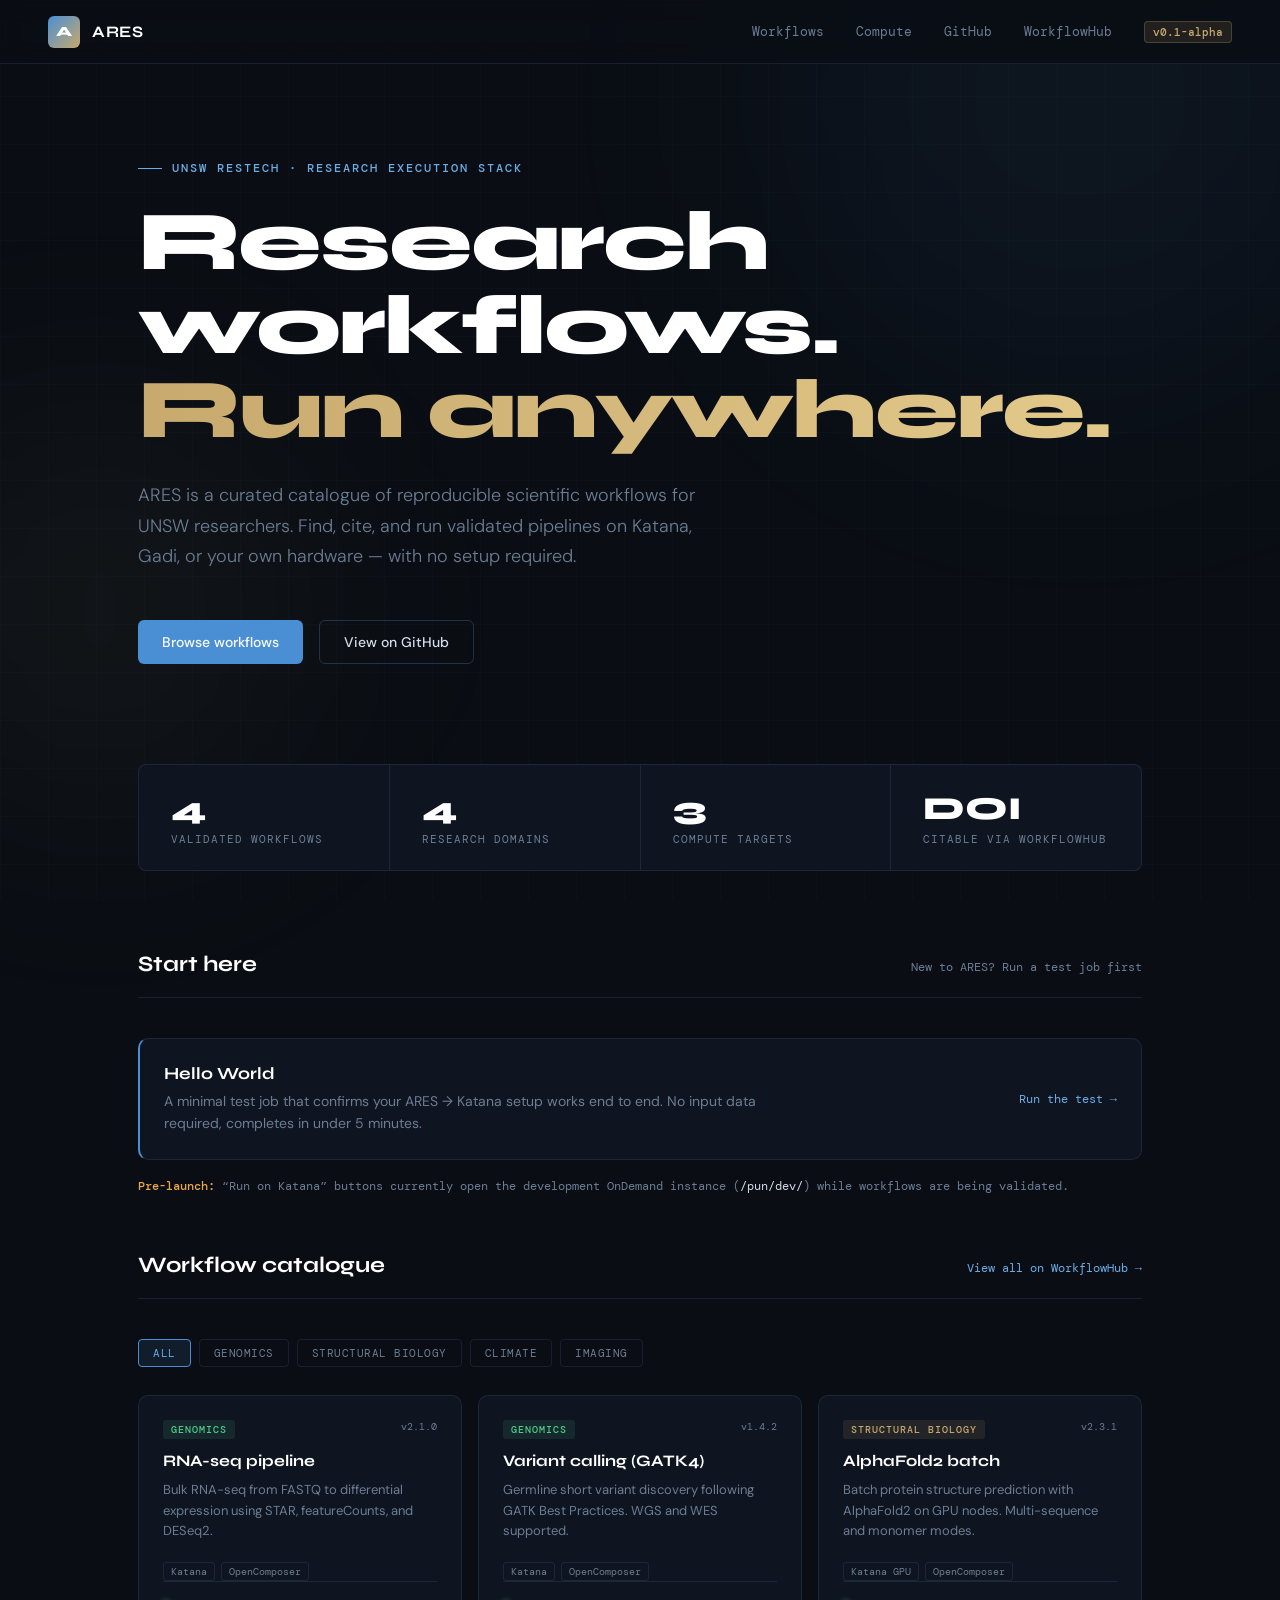
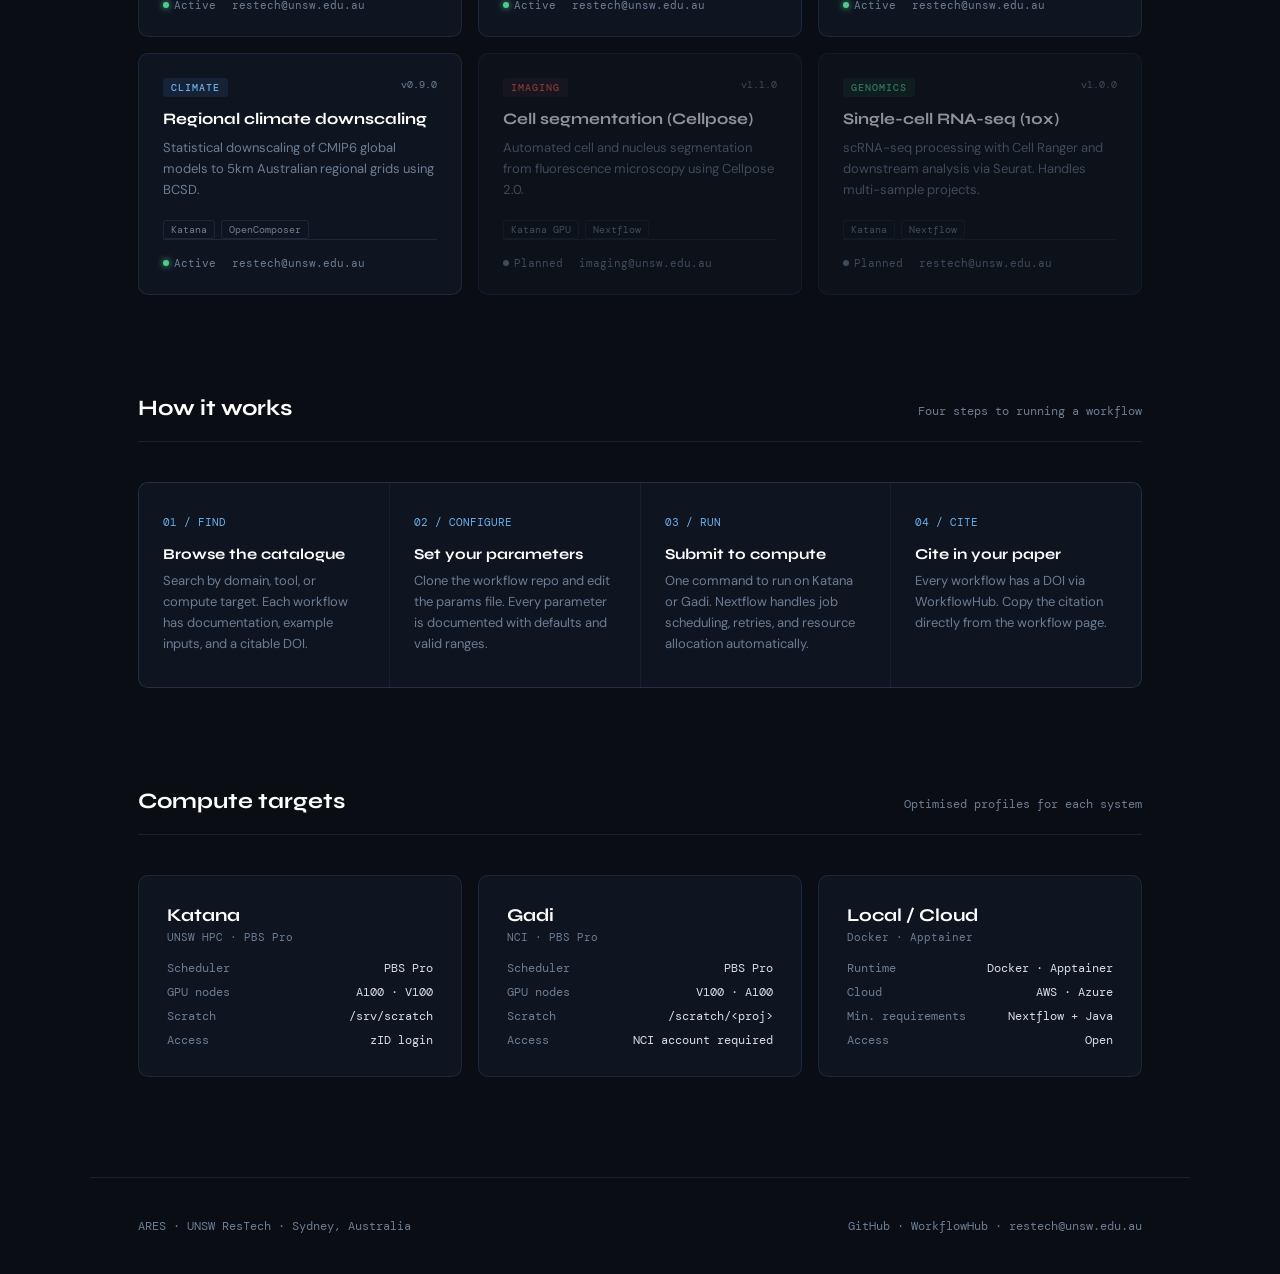
==== index.html @ 029dae70 "Point WorkflowHub links at the UNSW ResTech project, add .nojekyll The nav link used https://workflo" ====
<!DOCTYPE html>
<html lang="en">
<head>
  <meta charset="UTF-8">
  <meta name="viewport" content="width=device-width, initial-scale=1.0">
  <title>ARES — AI & Research Execution Stack</title>
  <link rel="preconnect" href="https://fonts.googleapis.com">
  <link href="https://fonts.googleapis.com/css2?family=DM+Mono:wght@400;500&family=Syne:wght@400;600;700;800&family=DM+Sans:wght@300;400;500&display=swap" rel="stylesheet">
  <style>
    *, *::before, *::after { box-sizing: border-box; margin: 0; padding: 0; }

    :root {
      --bg:        #0a0e14;
      --bg2:       #0f1520;
      --bg3:       #141c2e;
      --surface:   #1a2438;
      --border:    rgba(99,140,210,0.15);
      --border2:   rgba(99,140,210,0.28);
      --gold:      #c8a96e;
      --gold2:     #e2c98a;
      --blue:      #4a8fd4;
      --blue2:     #6aaee8;
      --text:      #d4dde8;
      --muted:     #6b7d94;
      --tag-bg:    rgba(74,143,212,0.12);
      --tag-text:  #6aaee8;
      --red:       #e05a5a;
      --green:     #4ecb8d;
      --amber:     #e8a84a;
    }

    html { scroll-behavior: smooth; }

    body {
      font-family: 'DM Sans', sans-serif;
      background: var(--bg);
      color: var(--text);
      min-height: 100vh;
      overflow-x: hidden;
    }

    /* Grid overlay */
    body::before {
      content: '';
      position: fixed;
      inset: 0;
      background-image:
        linear-gradient(rgba(74,143,212,0.03) 1px, transparent 1px),
        linear-gradient(90deg, rgba(74,143,212,0.03) 1px, transparent 1px);
      background-size: 48px 48px;
      pointer-events: none;
      z-index: 0;
    }

    /* Glow orbs */
    .orb {
      position: fixed;
      border-radius: 50%;
      filter: blur(120px);
      pointer-events: none;
      z-index: 0;
    }
    .orb-1 { width: 600px; height: 600px; background: rgba(74,143,212,0.06); top: -200px; right: -100px; }
    .orb-2 { width: 400px; height: 400px; background: rgba(200,169,110,0.05); bottom: 10%; left: -100px; }

    /* ── NAV ── */
    nav {
      position: fixed; top: 0; left: 0; right: 0;
      z-index: 100;
      display: flex; align-items: center; justify-content: space-between;
      padding: 0 48px;
      height: 64px;
      background: rgba(10,14,20,0.85);
      backdrop-filter: blur(12px);
      border-bottom: 1px solid var(--border);
    }

    .nav-logo {
      display: flex; align-items: center; gap: 12px;
      text-decoration: none;
    }
    .nav-logo-mark {
      width: 32px; height: 32px;
      background: linear-gradient(135deg, var(--blue), var(--gold));
      border-radius: 6px;
      display: flex; align-items: center; justify-content: center;
      font-family: 'Syne', sans-serif;
      font-weight: 800; font-size: 14px;
      color: #fff;
      letter-spacing: -0.5px;
    }
    .nav-logo-text {
      font-family: 'Syne', sans-serif;
      font-weight: 700; font-size: 16px;
      color: #fff; letter-spacing: 0.5px;
    }
    .nav-links { display: flex; align-items: center; gap: 32px; }
    .nav-links a {
      font-size: 13px; font-weight: 400;
      color: var(--muted); text-decoration: none;
      transition: color 0.2s;
      font-family: 'DM Mono', monospace;
    }
    .nav-links a:hover { color: var(--text); }

    .nav-badge {
      font-family: 'DM Mono', monospace;
      font-size: 11px; font-weight: 500;
      background: rgba(200,169,110,0.12);
      color: var(--gold);
      border: 1px solid rgba(200,169,110,0.25);
      border-radius: 4px;
      padding: 3px 8px;
    }

    /* ── HERO ── */
    .hero {
      position: relative; z-index: 1;
      padding: 160px 48px 100px;
      max-width: 1100px; margin: 0 auto;
    }

    .hero-eyebrow {
      font-family: 'DM Mono', monospace;
      font-size: 12px; font-weight: 500;
      color: var(--blue2);
      letter-spacing: 2px;
      text-transform: uppercase;
      margin-bottom: 24px;
      display: flex; align-items: center; gap: 10px;
    }
    .hero-eyebrow::before {
      content: '';
      display: block; width: 24px; height: 1px;
      background: var(--blue2);
    }

    h1 {
      font-family: 'Syne', sans-serif;
      font-size: clamp(48px, 7vw, 84px);
      font-weight: 800;
      line-height: 1.0;
      letter-spacing: -2px;
      color: #fff;
      margin-bottom: 8px;
    }
    h1 .accent {
      background: linear-gradient(90deg, var(--gold), var(--gold2));
      -webkit-background-clip: text;
      -webkit-text-fill-color: transparent;
      background-clip: text;
    }

    .hero-sub {
      font-size: 18px; font-weight: 300;
      color: var(--muted); line-height: 1.7;
      max-width: 560px;
      margin: 28px 0 48px;
    }

    .hero-actions { display: flex; gap: 16px; flex-wrap: wrap; }

    .btn {
      display: inline-flex; align-items: center; gap: 8px;
      padding: 12px 24px;
      border-radius: 6px;
      font-family: 'DM Sans', sans-serif;
      font-size: 14px; font-weight: 500;
      text-decoration: none;
      transition: all 0.2s;
      cursor: pointer; border: none;
    }
    .btn-primary {
      background: var(--blue);
      color: #fff;
    }
    .btn-primary:hover { background: var(--blue2); transform: translateY(-1px); }

    .btn-outline {
      background: transparent;
      color: var(--text);
      border: 1px solid var(--border2);
    }
    .btn-outline:hover { border-color: var(--blue); color: var(--blue2); transform: translateY(-1px); }

    /* ── STATS BAR ── */
    .stats-bar {
      position: relative; z-index: 1;
      max-width: 1100px; margin: 0 auto;
      padding: 0 48px 80px;
      display: flex; gap: 0;
    }
    .stat {
      flex: 1;
      padding: 24px 32px;
      border: 1px solid var(--border);
      border-right: none;
      background: var(--bg2);
    }
    .stat:first-child { border-radius: 8px 0 0 8px; }
    .stat:last-child  { border-radius: 0 8px 8px 0; border-right: 1px solid var(--border); }
    .stat-num {
      font-family: 'Syne', sans-serif;
      font-size: 32px; font-weight: 800;
      color: #fff; display: block;
    }
    .stat-label {
      font-family: 'DM Mono', monospace;
      font-size: 11px; color: var(--muted);
      text-transform: uppercase; letter-spacing: 1px;
      margin-top: 4px;
    }

    /* ── SECTION ── */
    section {
      position: relative; z-index: 1;
      max-width: 1100px; margin: 0 auto;
      padding: 0 48px 100px;
    }

    .section-header {
      display: flex; align-items: baseline;
      justify-content: space-between;
      margin-bottom: 40px;
      border-bottom: 1px solid var(--border);
      padding-bottom: 20px;
    }
    .section-title {
      font-family: 'Syne', sans-serif;
      font-size: 22px; font-weight: 700;
      color: #fff;
    }
    .section-mono {
      font-family: 'DM Mono', monospace;
      font-size: 12px; color: var(--muted);
    }
    .section-link {
      font-family: 'DM Mono', monospace;
      font-size: 12px; color: var(--blue2);
      text-decoration: none;
    }
    .section-link:hover { text-decoration: underline; }

    /* ── START HERE ── */
    #start-here { padding-bottom: 56px; }
    .start-card {
      display: flex; align-items: center; justify-content: space-between;
      gap: 24px; flex-wrap: wrap;
      background: var(--bg2);
      border: 1px solid var(--border);
      border-left: 2px solid var(--blue);
      border-radius: 10px;
      padding: 24px;
      text-decoration: none;
      transition: all 0.2s;
    }
    .start-card:hover { border-color: var(--border2); border-left-color: var(--blue2); background: var(--bg3); }
    .start-name {
      font-family: 'Syne', sans-serif;
      font-size: 17px; font-weight: 700; color: #fff;
      margin-bottom: 6px;
    }
    .start-desc { font-size: 14px; color: var(--muted); line-height: 1.6; max-width: 620px; }
    .start-go {
      font-family: 'DM Mono', monospace;
      font-size: 12px; color: var(--blue2); white-space: nowrap;
    }
    .prelaunch-note {
      margin-top: 16px;
      font-family: 'DM Mono', monospace;
      font-size: 12px; color: var(--muted); line-height: 1.7;
    }
    .prelaunch-note strong { color: var(--amber); font-weight: 500; }
    .prelaunch-note code { font-family: inherit; color: var(--text); }

    /* ── WORKFLOW GRID ── */
    .workflow-grid {
      display: grid;
      grid-template-columns: repeat(auto-fill, minmax(300px, 1fr));
      gap: 16px;
    }

    .workflow-card {
      background: var(--bg2);
      border: 1px solid var(--border);
      border-radius: 10px;
      padding: 24px;
      text-decoration: none;
      display: block;
      transition: all 0.2s;
      position: relative;
      overflow: hidden;
    }
    .workflow-card::before {
      content: '';
      position: absolute; top: 0; left: 0; right: 0;
      height: 2px;
      background: linear-gradient(90deg, var(--blue), transparent);
      opacity: 0;
      transition: opacity 0.2s;
    }
    .workflow-card:hover {
      border-color: var(--border2);
      transform: translateY(-2px);
      background: var(--bg3);
    }
    .workflow-card:hover::before { opacity: 1; }

    .workflow-card.planned { opacity: 0.55; cursor: default; }
    .workflow-card.planned:hover {
      border-color: var(--border); transform: none; background: var(--bg2);
    }
    .workflow-card.planned:hover::before { opacity: 0; }

    .card-top {
      display: flex; align-items: flex-start;
      justify-content: space-between;
      margin-bottom: 12px;
    }
    .card-domain {
      font-family: 'DM Mono', monospace;
      font-size: 10px; font-weight: 500;
      padding: 3px 8px; border-radius: 3px;
      background: var(--tag-bg);
      color: var(--tag-text);
      text-transform: uppercase; letter-spacing: 1px;
    }
    .card-domain.genomics  { background: rgba(78,203,141,0.1); color: var(--green); }
    .card-domain.structural{ background: rgba(200,169,110,0.1); color: var(--gold); }
    .card-domain.climate   { background: rgba(74,143,212,0.12); color: var(--blue2); }
    .card-domain.imaging   { background: rgba(224,90,90,0.1); color: var(--red); }

    .card-version {
      font-family: 'DM Mono', monospace;
      font-size: 10px; color: var(--muted);
    }

    .card-name {
      font-family: 'Syne', sans-serif;
      font-size: 16px; font-weight: 700;
      color: #fff; margin-bottom: 8px;
      line-height: 1.3;
    }
    .card-desc {
      font-size: 13px; color: var(--muted);
      line-height: 1.6; margin-bottom: 20px;
    }

    .card-meta {
      display: flex; gap: 16px;
      padding-top: 16px;
      border-top: 1px solid var(--border);
      font-family: 'DM Mono', monospace;
      font-size: 11px; color: var(--muted);
    }
    .card-meta span { display: flex; align-items: center; gap: 5px; }

    .card-compute {
      margin-top: 12px;
      display: flex; gap: 6px; flex-wrap: wrap;
    }
    .compute-tag {
      font-family: 'DM Mono', monospace;
      font-size: 10px; padding: 2px 7px;
      border-radius: 3px;
      border: 1px solid var(--border);
      color: var(--muted);
    }

    /* Status dot */
    .status-dot {
      width: 6px; height: 6px;
      border-radius: 50%;
      background: var(--green);
      display: inline-block;
      box-shadow: 0 0 6px var(--green);
    }
    .status-dot.planned { background: var(--muted); box-shadow: none; }

    /* ── FILTER BAR ── */
    .filter-bar {
      display: flex; gap: 8px; margin-bottom: 28px;
      flex-wrap: wrap;
    }
    .filter-btn {
      font-family: 'DM Mono', monospace;
      font-size: 11px; padding: 6px 14px;
      border-radius: 4px;
      border: 1px solid var(--border);
      background: transparent;
      color: var(--muted);
      cursor: pointer;
      transition: all 0.15s;
      text-transform: uppercase; letter-spacing: 0.5px;
    }
    .filter-btn:hover, .filter-btn.active {
      border-color: var(--blue);
      color: var(--blue2);
      background: var(--tag-bg);
    }

    /* ── HOW IT WORKS ── */
    .steps {
      display: grid;
      grid-template-columns: repeat(4, 1fr);
      gap: 1px;
      background: var(--border);
      border: 1px solid var(--border);
      border-radius: 10px;
      overflow: hidden;
    }
    .step {
      background: var(--bg2);
      padding: 32px 24px;
    }
    .step-num {
      font-family: 'DM Mono', monospace;
      font-size: 11px; color: var(--blue2);
      margin-bottom: 16px;
    }
    .step-title {
      font-family: 'Syne', sans-serif;
      font-weight: 700; font-size: 15px;
      color: #fff; margin-bottom: 8px;
    }
    .step-desc {
      font-size: 13px; color: var(--muted);
      line-height: 1.6;
    }

    /* ── COMPUTE TARGETS ── */
    .compute-grid {
      display: grid;
      grid-template-columns: repeat(3, 1fr);
      gap: 16px;
    }
    .compute-card {
      background: var(--bg2);
      border: 1px solid var(--border);
      border-radius: 10px;
      padding: 28px;
    }
    .compute-name {
      font-family: 'Syne', sans-serif;
      font-weight: 700; font-size: 18px;
      color: #fff; margin-bottom: 4px;
    }
    .compute-type {
      font-family: 'DM Mono', monospace;
      font-size: 11px; color: var(--muted);
      margin-bottom: 16px;
    }
    .compute-specs {
      display: flex; flex-direction: column; gap: 8px;
    }
    .spec-row {
      display: flex; justify-content: space-between;
      font-family: 'DM Mono', monospace;
      font-size: 12px;
    }
    .spec-key { color: var(--muted); }
    .spec-val { color: var(--text); }

    /* ── FOOTER ── */
    footer {
      position: relative; z-index: 1;
      border-top: 1px solid var(--border);
      padding: 40px 48px;
      max-width: 1100px; margin: 0 auto;
      display: flex; align-items: center;
      justify-content: space-between;
      font-family: 'DM Mono', monospace;
      font-size: 12px; color: var(--muted);
    }
    footer a { color: var(--muted); text-decoration: none; }
    footer a:hover { color: var(--blue2); }

    /* Animate on load */
    @keyframes fadeUp {
      from { opacity: 0; transform: translateY(20px); }
      to   { opacity: 1; transform: translateY(0); }
    }
    .hero-eyebrow { animation: fadeUp 0.5s ease both; }
    h1            { animation: fadeUp 0.5s 0.1s ease both; }
    .hero-sub     { animation: fadeUp 0.5s 0.2s ease both; }
    .hero-actions { animation: fadeUp 0.5s 0.3s ease both; }

    @media (max-width: 768px) {
      nav { padding: 0 20px; }
      .nav-links { display: none; }
      .hero { padding: 120px 20px 60px; }
      section { padding: 0 20px 60px; }
      .stats-bar { padding: 0 20px 60px; flex-direction: column; gap: 8px; }
      .stat { border-right: 1px solid var(--border); border-radius: 8px; }
      .steps { grid-template-columns: 1fr 1fr; }
      .compute-grid { grid-template-columns: 1fr; }
      footer { flex-direction: column; gap: 16px; text-align: center; }
    }
  </style>
</head>
<body>

<div class="orb orb-1"></div>
<div class="orb orb-2"></div>

<!-- NAV -->
<nav>
  <a href="./" class="nav-logo">
    <div class="nav-logo-mark">A</div>
    <span class="nav-logo-text">ARES</span>
  </a>
  <div class="nav-links">
    <a href="#workflows">Workflows</a>
    <a href="#compute">Compute</a>
    <a href="https://github.com/PatrickTung/ares" target="_blank">GitHub</a>
    <a href="https://workflowhub.eu/projects/24#workflows" target="_blank">WorkflowHub</a>
    <span class="nav-badge">v0.1-alpha</span>
  </div>
</nav>

<!-- HERO -->
<div class="hero">
  <div class="hero-eyebrow">UNSW ResTech · Research Execution Stack</div>
  <h1>Research workflows.<br><span class="accent">Run anywhere.</span></h1>
  <p class="hero-sub">
    ARES is a curated catalogue of reproducible scientific workflows for UNSW researchers.
    Find, cite, and run validated pipelines on Katana, Gadi, or your own hardware — with no setup required.
  </p>
  <div class="hero-actions">
    <a href="#workflows" class="btn btn-primary">Browse workflows</a>
    <a href="https://github.com/PatrickTung/ares" class="btn btn-outline" target="_blank">View on GitHub</a>
  </div>
</div>

<!-- STATS -->
<div class="stats-bar">
  <div class="stat">
    <span class="stat-num">4</span>
    <div class="stat-label">Validated workflows</div>
  </div>
  <div class="stat">
    <span class="stat-num">4</span>
    <div class="stat-label">Research domains</div>
  </div>
  <div class="stat">
    <span class="stat-num">3</span>
    <div class="stat-label">Compute targets</div>
  </div>
  <div class="stat">
    <span class="stat-num">DOI</span>
    <div class="stat-label">Citable via WorkflowHub</div>
  </div>
</div>

<!-- START HERE -->
<section id="start-here">
  <div class="section-header">
    <span class="section-title">Start here</span>
    <span class="section-mono">New to ARES? Run a test job first</span>
  </div>
  <a href="workflows/hello-world/" class="start-card">
    <div>
      <div class="start-name">Hello World</div>
      <div class="start-desc">A minimal test job that confirms your ARES → Katana setup works end to end. No input data required, completes in under 5 minutes.</div>
    </div>
    <span class="start-go">Run the test →</span>
  </a>
  <p class="prelaunch-note">
    <strong>Pre-launch:</strong> “Run on Katana” buttons currently open the development OnDemand
    instance (<code>/pun/dev/</code>) while workflows are being validated.
  </p>
</section>

<!-- WORKFLOWS -->
<section id="workflows">
  <div class="section-header">
    <span class="section-title">Workflow catalogue</span>
    <a href="https://workflowhub.eu/projects/24#workflows" class="section-link" target="_blank">View all on WorkflowHub →</a>
  </div>

  <div class="filter-bar">
    <button class="filter-btn active" onclick="filterCards('all', this)">All</button>
    <button class="filter-btn" onclick="filterCards('genomics', this)">Genomics</button>
    <button class="filter-btn" onclick="filterCards('structural', this)">Structural biology</button>
    <button class="filter-btn" onclick="filterCards('climate', this)">Climate</button>
    <button class="filter-btn" onclick="filterCards('imaging', this)">Imaging</button>
  </div>

  <div class="workflow-grid" id="workflow-grid">

    <a href="workflows/rna-seq-pipeline/" class="workflow-card" data-domain="genomics">
      <div class="card-top">
        <span class="card-domain genomics">Genomics</span>
        <span class="card-version">v2.1.0</span>
      </div>
      <div class="card-name">RNA-seq pipeline</div>
      <div class="card-desc">Bulk RNA-seq from FASTQ to differential expression using STAR, featureCounts, and DESeq2.</div>
      <div class="card-compute">
        <span class="compute-tag">Katana</span>
        <span class="compute-tag">OpenComposer</span>
      </div>
      <div class="card-meta">
        <span><span class="status-dot"></span> Active</span>
        <span>restech@unsw.edu.au</span>
      </div>
    </a>

    <a href="workflows/variant-calling/" class="workflow-card" data-domain="genomics">
      <div class="card-top">
        <span class="card-domain genomics">Genomics</span>
        <span class="card-version">v1.4.2</span>
      </div>
      <div class="card-name">Variant calling (GATK4)</div>
      <div class="card-desc">Germline short variant discovery following GATK Best Practices. WGS and WES supported.</div>
      <div class="card-compute">
        <span class="compute-tag">Katana</span>
        <span class="compute-tag">OpenComposer</span>
      </div>
      <div class="card-meta">
        <span><span class="status-dot"></span> Active</span>
        <span>restech@unsw.edu.au</span>
      </div>
    </a>

    <a href="workflows/alphafold-batch/" class="workflow-card" data-domain="structural">
      <div class="card-top">
        <span class="card-domain structural">Structural biology</span>
        <span class="card-version">v2.3.1</span>
      </div>
      <div class="card-name">AlphaFold2 batch</div>
      <div class="card-desc">Batch protein structure prediction with AlphaFold2 on GPU nodes. Multi-sequence and monomer modes.</div>
      <div class="card-compute">
        <span class="compute-tag">Katana GPU</span>
        <span class="compute-tag">OpenComposer</span>
      </div>
      <div class="card-meta">
        <span><span class="status-dot"></span> Active</span>
        <span>restech@unsw.edu.au</span>
      </div>
    </a>

    <a href="workflows/climate-downscaling/" class="workflow-card" data-domain="climate">
      <div class="card-top">
        <span class="card-domain climate">Climate</span>
        <span class="card-version">v0.9.0</span>
      </div>
      <div class="card-name">Regional climate downscaling</div>
      <div class="card-desc">Statistical downscaling of CMIP6 global models to 5km Australian regional grids using BCSD.</div>
      <div class="card-compute">
        <span class="compute-tag">Katana</span>
        <span class="compute-tag">OpenComposer</span>
      </div>
      <div class="card-meta">
        <span><span class="status-dot"></span> Active</span>
        <span>restech@unsw.edu.au</span>
      </div>
    </a>

    <div class="workflow-card planned" data-domain="imaging">
      <div class="card-top">
        <span class="card-domain imaging">Imaging</span>
        <span class="card-version">v1.1.0</span>
      </div>
      <div class="card-name">Cell segmentation (Cellpose)</div>
      <div class="card-desc">Automated cell and nucleus segmentation from fluorescence microscopy using Cellpose 2.0.</div>
      <div class="card-compute">
        <span class="compute-tag">Katana GPU</span>
        <span class="compute-tag">Nextflow</span>
      </div>
      <div class="card-meta">
        <span><span class="status-dot planned"></span> Planned</span>
        <span>imaging@unsw.edu.au</span>
      </div>
    </div>

    <div class="workflow-card planned" data-domain="genomics">
      <div class="card-top">
        <span class="card-domain genomics">Genomics</span>
        <span class="card-version">v1.0.0</span>
      </div>
      <div class="card-name">Single-cell RNA-seq (10x)</div>
      <div class="card-desc">scRNA-seq processing with Cell Ranger and downstream analysis via Seurat. Handles multi-sample projects.</div>
      <div class="card-compute">
        <span class="compute-tag">Katana</span>
        <span class="compute-tag">Nextflow</span>
      </div>
      <div class="card-meta">
        <span><span class="status-dot planned"></span> Planned</span>
        <span>restech@unsw.edu.au</span>
      </div>
    </div>

  </div>
</section>

<!-- HOW IT WORKS -->
<section id="howto">
  <div class="section-header">
    <span class="section-title">How it works</span>
    <span class="section-mono">Four steps to running a workflow</span>
  </div>
  <div class="steps">
    <div class="step">
      <div class="step-num">01 / FIND</div>
      <div class="step-title">Browse the catalogue</div>
      <div class="step-desc">Search by domain, tool, or compute target. Each workflow has documentation, example inputs, and a citable DOI.</div>
    </div>
    <div class="step">
      <div class="step-num">02 / CONFIGURE</div>
      <div class="step-title">Set your parameters</div>
      <div class="step-desc">Clone the workflow repo and edit the params file. Every parameter is documented with defaults and valid ranges.</div>
    </div>
    <div class="step">
      <div class="step-num">03 / RUN</div>
      <div class="step-title">Submit to compute</div>
      <div class="step-desc">One command to run on Katana or Gadi. Nextflow handles job scheduling, retries, and resource allocation automatically.</div>
    </div>
    <div class="step">
      <div class="step-num">04 / CITE</div>
      <div class="step-title">Cite in your paper</div>
      <div class="step-desc">Every workflow has a DOI via WorkflowHub. Copy the citation directly from the workflow page.</div>
    </div>
  </div>
</section>

<!-- COMPUTE TARGETS -->
<section id="compute">
  <div class="section-header">
    <span class="section-title">Compute targets</span>
    <span class="section-mono">Optimised profiles for each system</span>
  </div>
  <div class="compute-grid">
    <div class="compute-card">
      <div class="compute-name">Katana</div>
      <div class="compute-type">UNSW HPC · PBS Pro</div>
      <div class="compute-specs">
        <div class="spec-row"><span class="spec-key">Scheduler</span><span class="spec-val">PBS Pro</span></div>
        <div class="spec-row"><span class="spec-key">GPU nodes</span><span class="spec-val">A100 · V100</span></div>
        <div class="spec-row"><span class="spec-key">Scratch</span><span class="spec-val">/srv/scratch</span></div>
        <div class="spec-row"><span class="spec-key">Access</span><span class="spec-val">zID login</span></div>
      </div>
    </div>
    <div class="compute-card">
      <div class="compute-name">Gadi</div>
      <div class="compute-type">NCI · PBS Pro</div>
      <div class="compute-specs">
        <div class="spec-row"><span class="spec-key">Scheduler</span><span class="spec-val">PBS Pro</span></div>
        <div class="spec-row"><span class="spec-key">GPU nodes</span><span class="spec-val">V100 · A100</span></div>
        <div class="spec-row"><span class="spec-key">Scratch</span><span class="spec-val">/scratch/&lt;proj&gt;</span></div>
        <div class="spec-row"><span class="spec-key">Access</span><span class="spec-val">NCI account required</span></div>
      </div>
    </div>
    <div class="compute-card">
      <div class="compute-name">Local / Cloud</div>
      <div class="compute-type">Docker · Apptainer</div>
      <div class="compute-specs">
        <div class="spec-row"><span class="spec-key">Runtime</span><span class="spec-val">Docker · Apptainer</span></div>
        <div class="spec-row"><span class="spec-key">Cloud</span><span class="spec-val">AWS · Azure</span></div>
        <div class="spec-row"><span class="spec-key">Min. requirements</span><span class="spec-val">Nextflow + Java</span></div>
        <div class="spec-row"><span class="spec-key">Access</span><span class="spec-val">Open</span></div>
      </div>
    </div>
  </div>
</section>

<!-- FOOTER -->
<footer>
  <span>ARES · UNSW ResTech · Sydney, Australia</span>
  <span>
    <a href="https://github.com/PatrickTung/ares" target="_blank">GitHub</a> ·
    <a href="https://workflowhub.eu/projects/24#workflows" target="_blank">WorkflowHub</a> ·
    <a href="mailto:restech@unsw.edu.au">restech@unsw.edu.au</a>
  </span>
</footer>

<script>
  function filterCards(domain, btn) {
    document.querySelectorAll('.filter-btn').forEach(b => b.classList.remove('active'));
    btn.classList.add('active');
    document.querySelectorAll('.workflow-card').forEach(card => {
      const show = domain === 'all' || card.dataset.domain === domain;
      card.style.display = show ? 'block' : 'none';
    });
  }
</script>

</body>
</html>
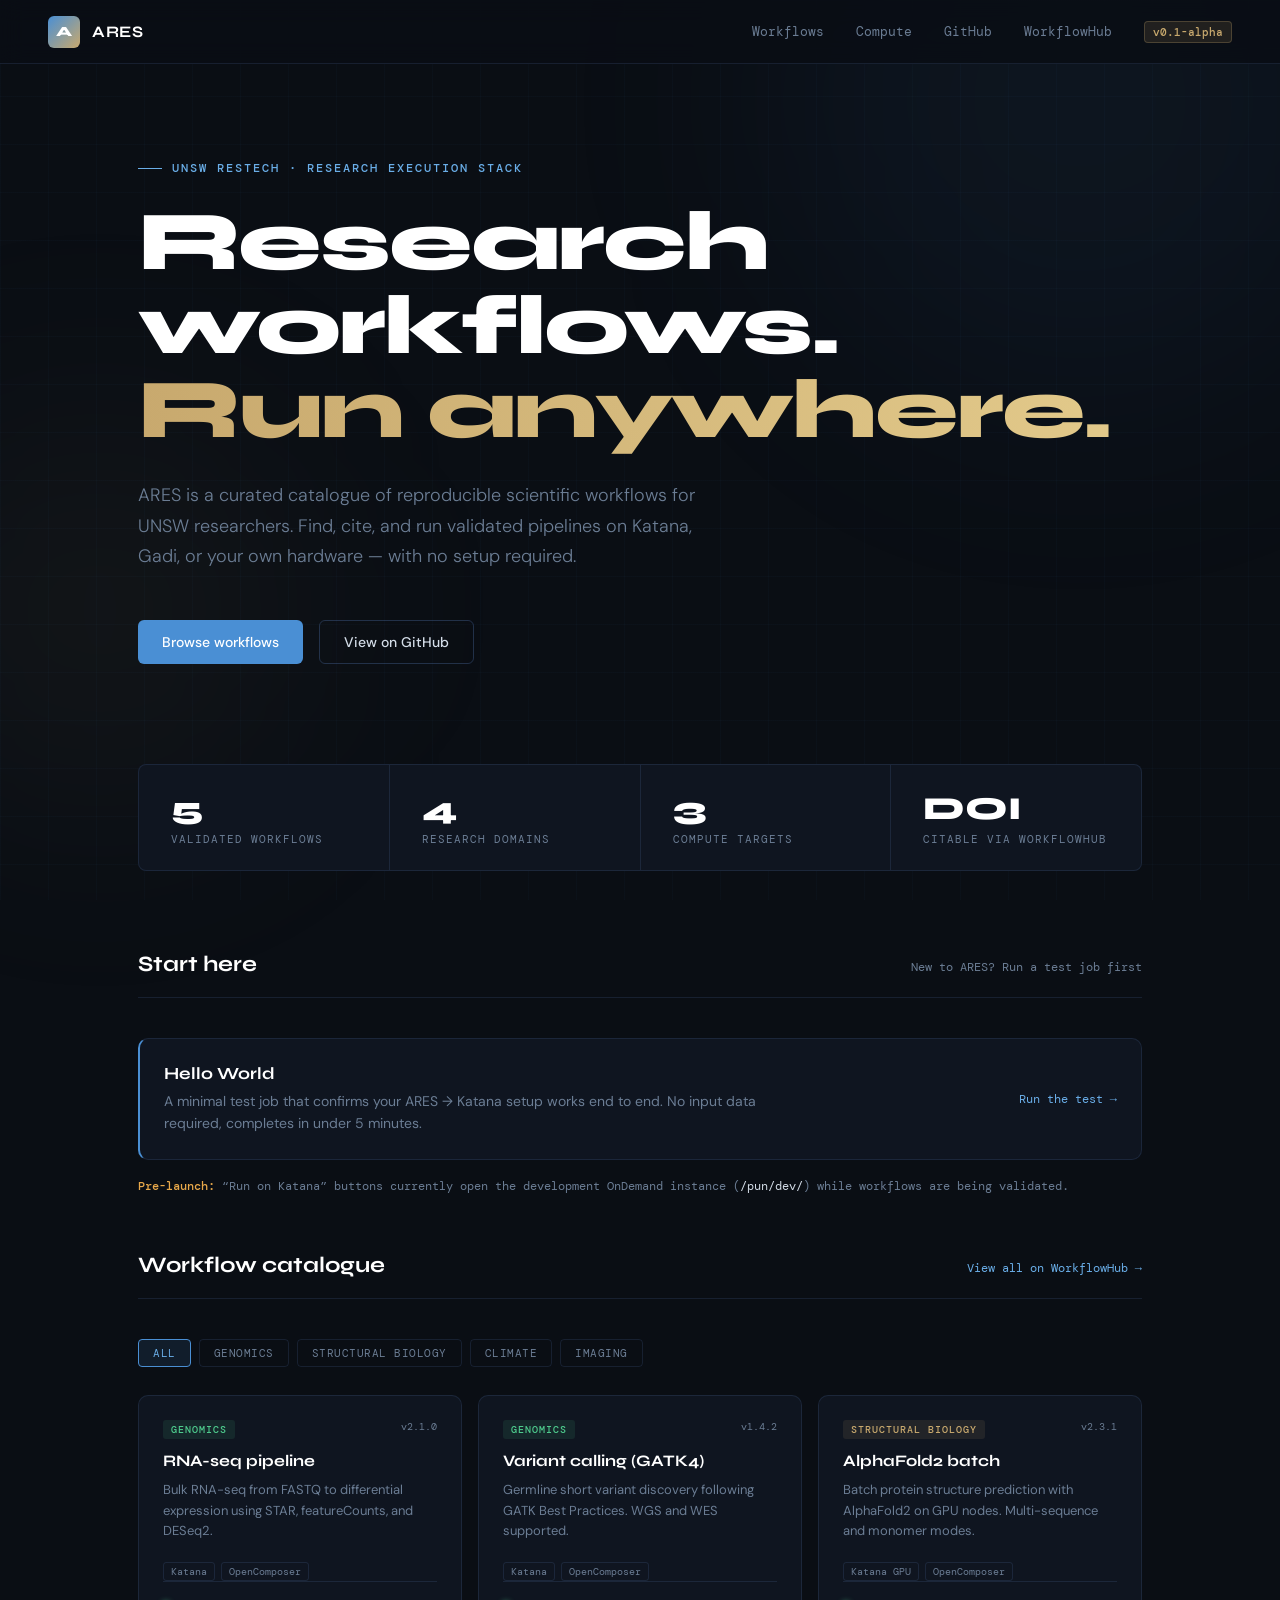
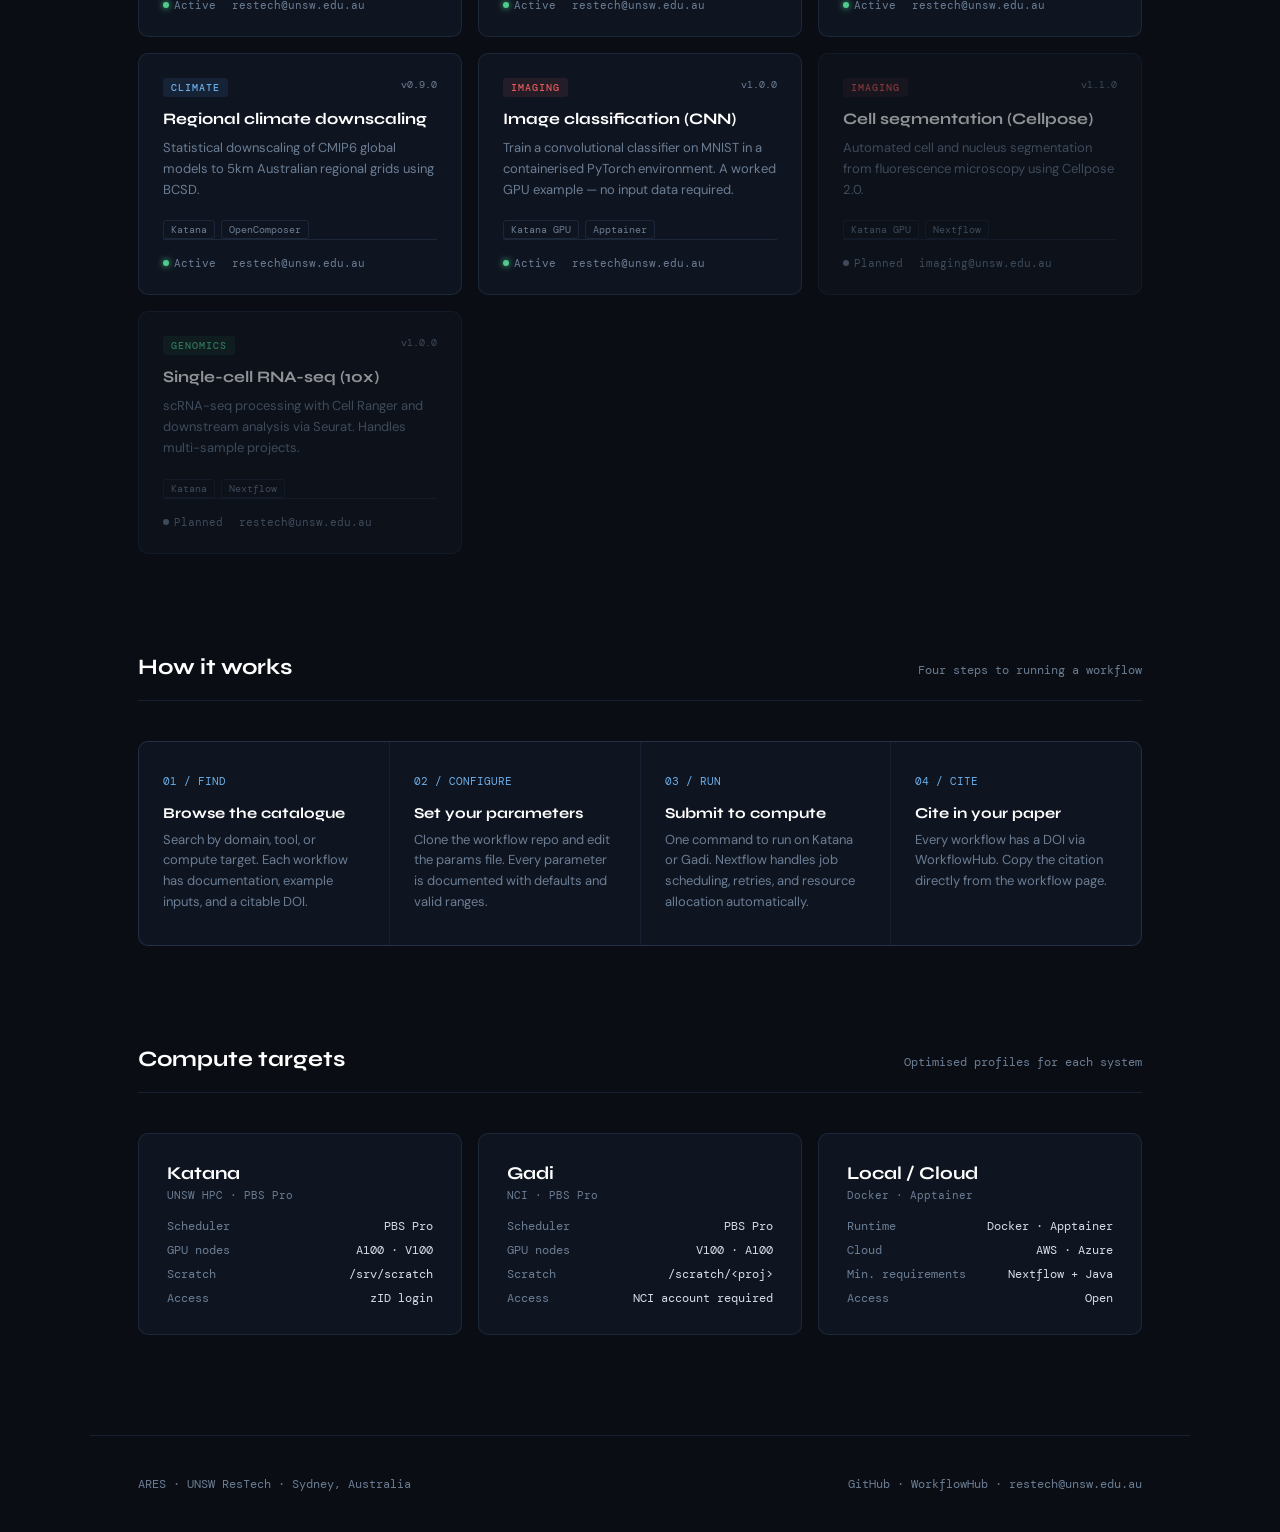
==== commit 87dfc517: "Add MNIST image classification workflow First Active entry in the imaging domain, and the reference " ====
--- a/index.html
+++ b/index.html
@@ -535,7 +535,7 @@
 <!-- STATS -->
 <div class="stats-bar">
   <div class="stat">
-    <span class="stat-num">4</span>
+    <span class="stat-num">5</span>
     <div class="stat-label">Validated workflows</div>
   </div>
   <div class="stat">
@@ -649,6 +649,23 @@
       <div class="card-compute">
         <span class="compute-tag">Katana</span>
         <span class="compute-tag">OpenComposer</span>
+      </div>
+      <div class="card-meta">
+        <span><span class="status-dot"></span> Active</span>
+        <span>restech@unsw.edu.au</span>
+      </div>
+    </a>
+
+    <a href="workflows/mnist-classification/" class="workflow-card" data-domain="imaging">
+      <div class="card-top">
+        <span class="card-domain imaging">Imaging</span>
+        <span class="card-version">v1.0.0</span>
+      </div>
+      <div class="card-name">Image classification (CNN)</div>
+      <div class="card-desc">Train a convolutional classifier on MNIST in a containerised PyTorch environment. A worked GPU example — no input data required.</div>
+      <div class="card-compute">
+        <span class="compute-tag">Katana GPU</span>
+        <span class="compute-tag">Apptainer</span>
       </div>
       <div class="card-meta">
         <span><span class="status-dot"></span> Active</span>
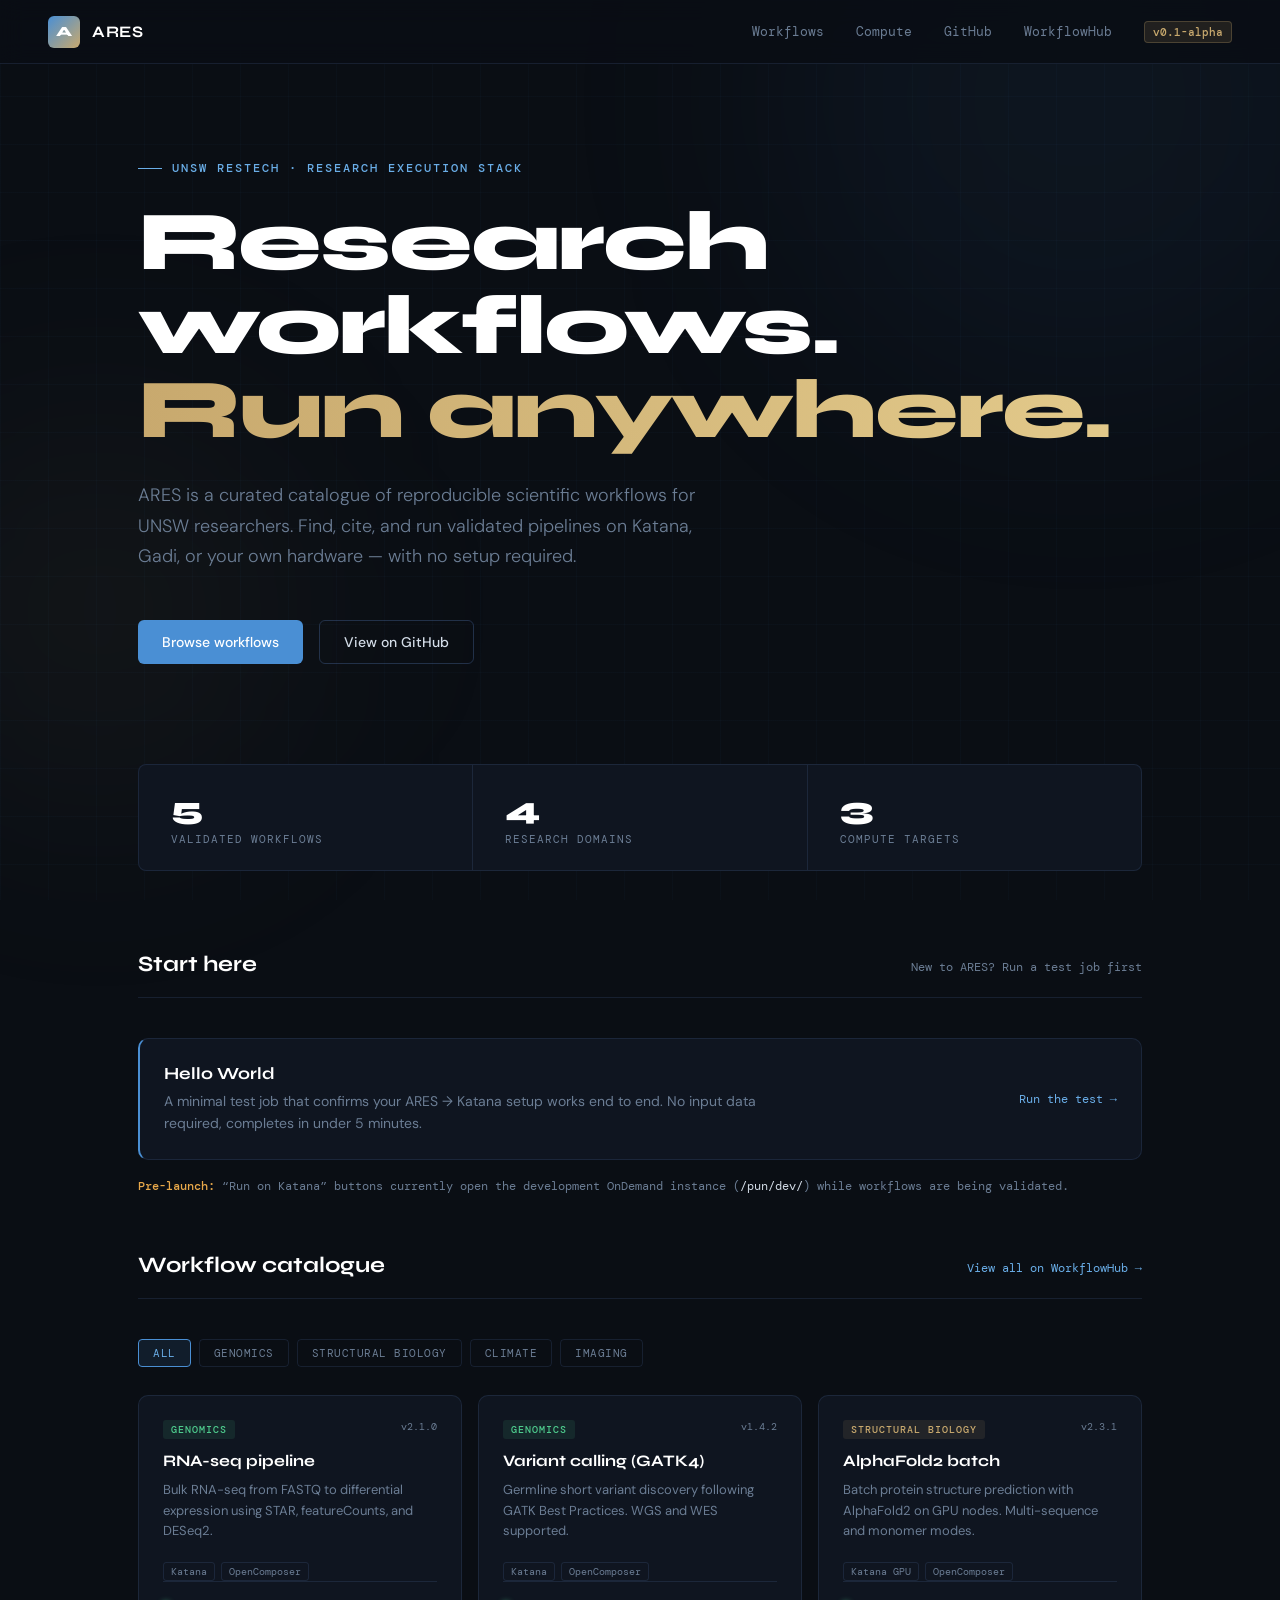
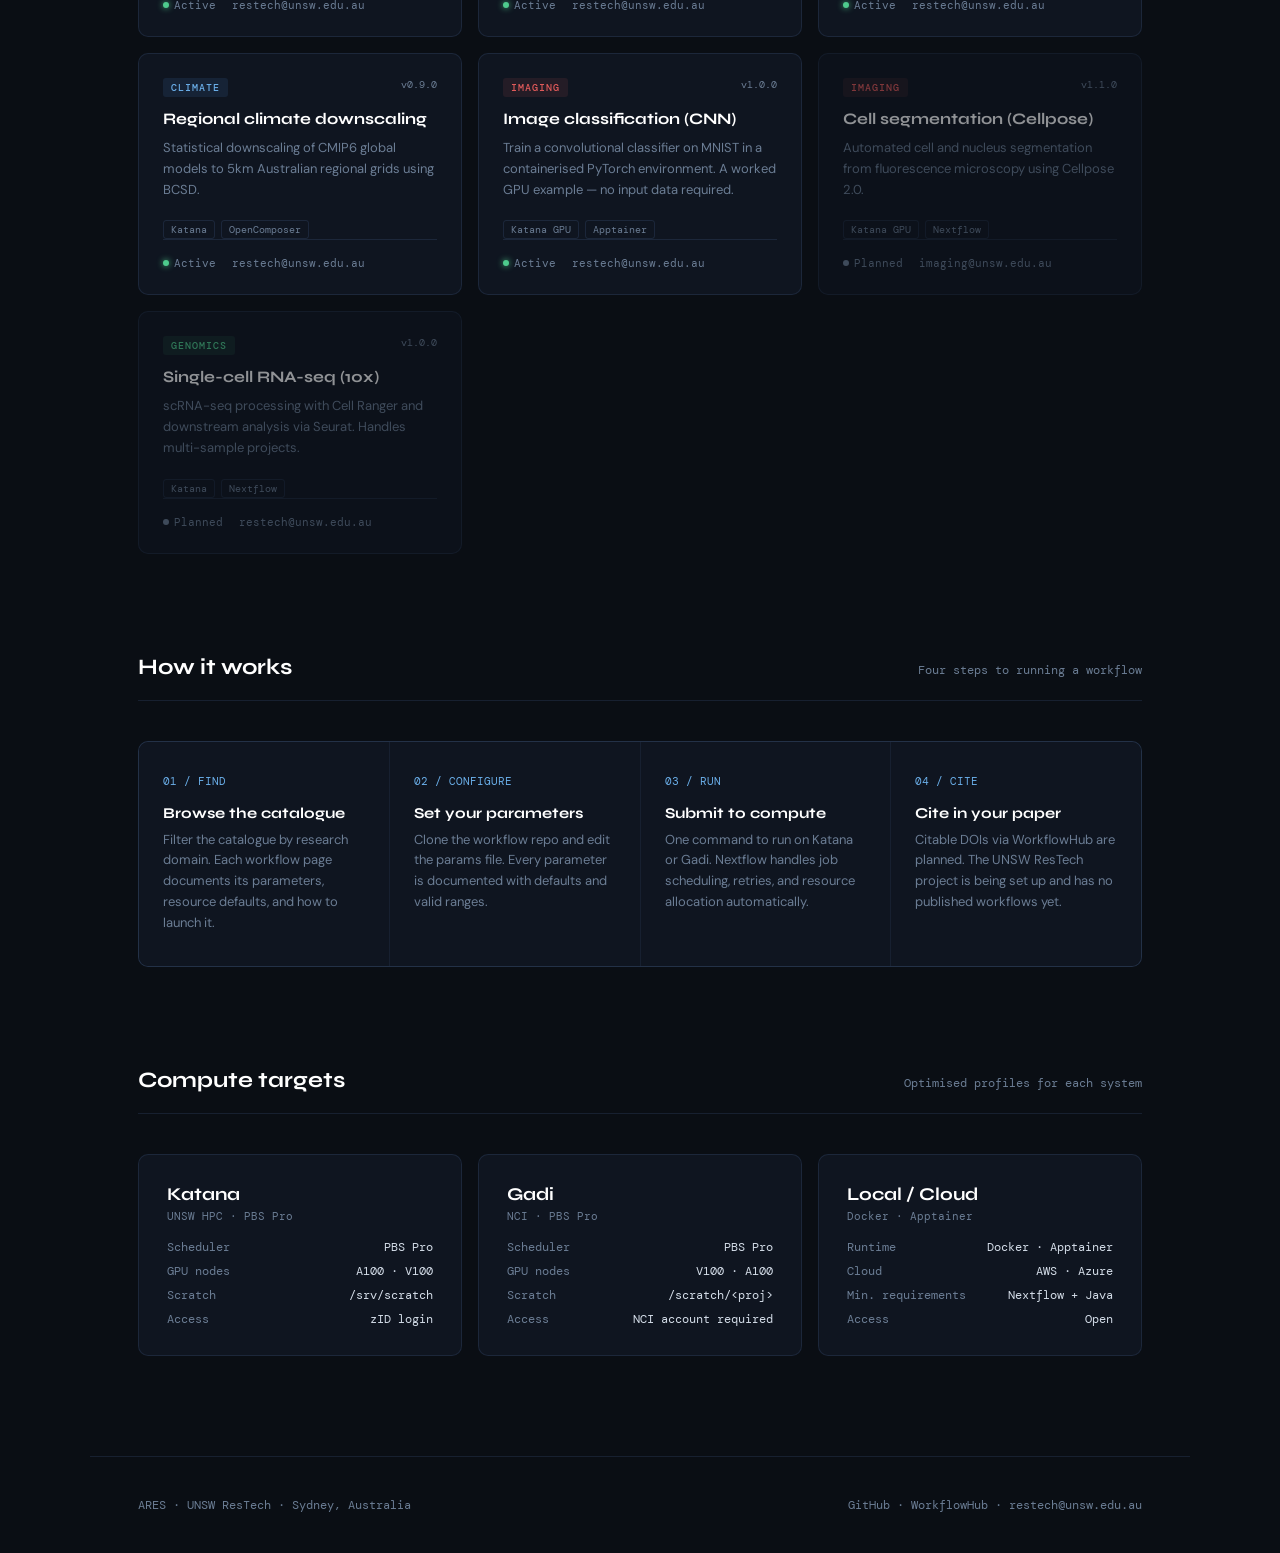
==== commit 0c475263: "Correct WorkflowHub links and remove unsupported DOI claims Audit finding: the WorkflowHub links poi" ====
--- a/index.html
+++ b/index.html
@@ -513,7 +513,7 @@
     <a href="#workflows">Workflows</a>
     <a href="#compute">Compute</a>
     <a href="https://github.com/PatrickTung/ares" target="_blank">GitHub</a>
-    <a href="https://workflowhub.eu/projects/24#workflows" target="_blank">WorkflowHub</a>
+    <a href="https://workflowhub.eu/projects/472" target="_blank">WorkflowHub</a>
     <span class="nav-badge">v0.1-alpha</span>
   </div>
 </nav>
@@ -546,10 +546,6 @@
     <span class="stat-num">3</span>
     <div class="stat-label">Compute targets</div>
   </div>
-  <div class="stat">
-    <span class="stat-num">DOI</span>
-    <div class="stat-label">Citable via WorkflowHub</div>
-  </div>
 </div>
 
 <!-- START HERE -->
@@ -575,7 +571,7 @@
 <section id="workflows">
   <div class="section-header">
     <span class="section-title">Workflow catalogue</span>
-    <a href="https://workflowhub.eu/projects/24#workflows" class="section-link" target="_blank">View all on WorkflowHub →</a>
+    <a href="https://workflowhub.eu/projects/472" class="section-link" target="_blank">View all on WorkflowHub →</a>
   </div>
 
   <div class="filter-bar">
@@ -720,7 +716,7 @@
     <div class="step">
       <div class="step-num">01 / FIND</div>
       <div class="step-title">Browse the catalogue</div>
-      <div class="step-desc">Search by domain, tool, or compute target. Each workflow has documentation, example inputs, and a citable DOI.</div>
+      <div class="step-desc">Filter the catalogue by research domain. Each workflow page documents its parameters, resource defaults, and how to launch it.</div>
     </div>
     <div class="step">
       <div class="step-num">02 / CONFIGURE</div>
@@ -735,7 +731,7 @@
     <div class="step">
       <div class="step-num">04 / CITE</div>
       <div class="step-title">Cite in your paper</div>
-      <div class="step-desc">Every workflow has a DOI via WorkflowHub. Copy the citation directly from the workflow page.</div>
+      <div class="step-desc">Citable DOIs via WorkflowHub are planned. The UNSW ResTech project is being set up and has no published workflows yet.</div>
     </div>
   </div>
 </section>
@@ -785,7 +781,7 @@
   <span>ARES · UNSW ResTech · Sydney, Australia</span>
   <span>
     <a href="https://github.com/PatrickTung/ares" target="_blank">GitHub</a> ·
-    <a href="https://workflowhub.eu/projects/24#workflows" target="_blank">WorkflowHub</a> ·
+    <a href="https://workflowhub.eu/projects/472" target="_blank">WorkflowHub</a> ·
     <a href="mailto:restech@unsw.edu.au">restech@unsw.edu.au</a>
   </span>
 </footer>
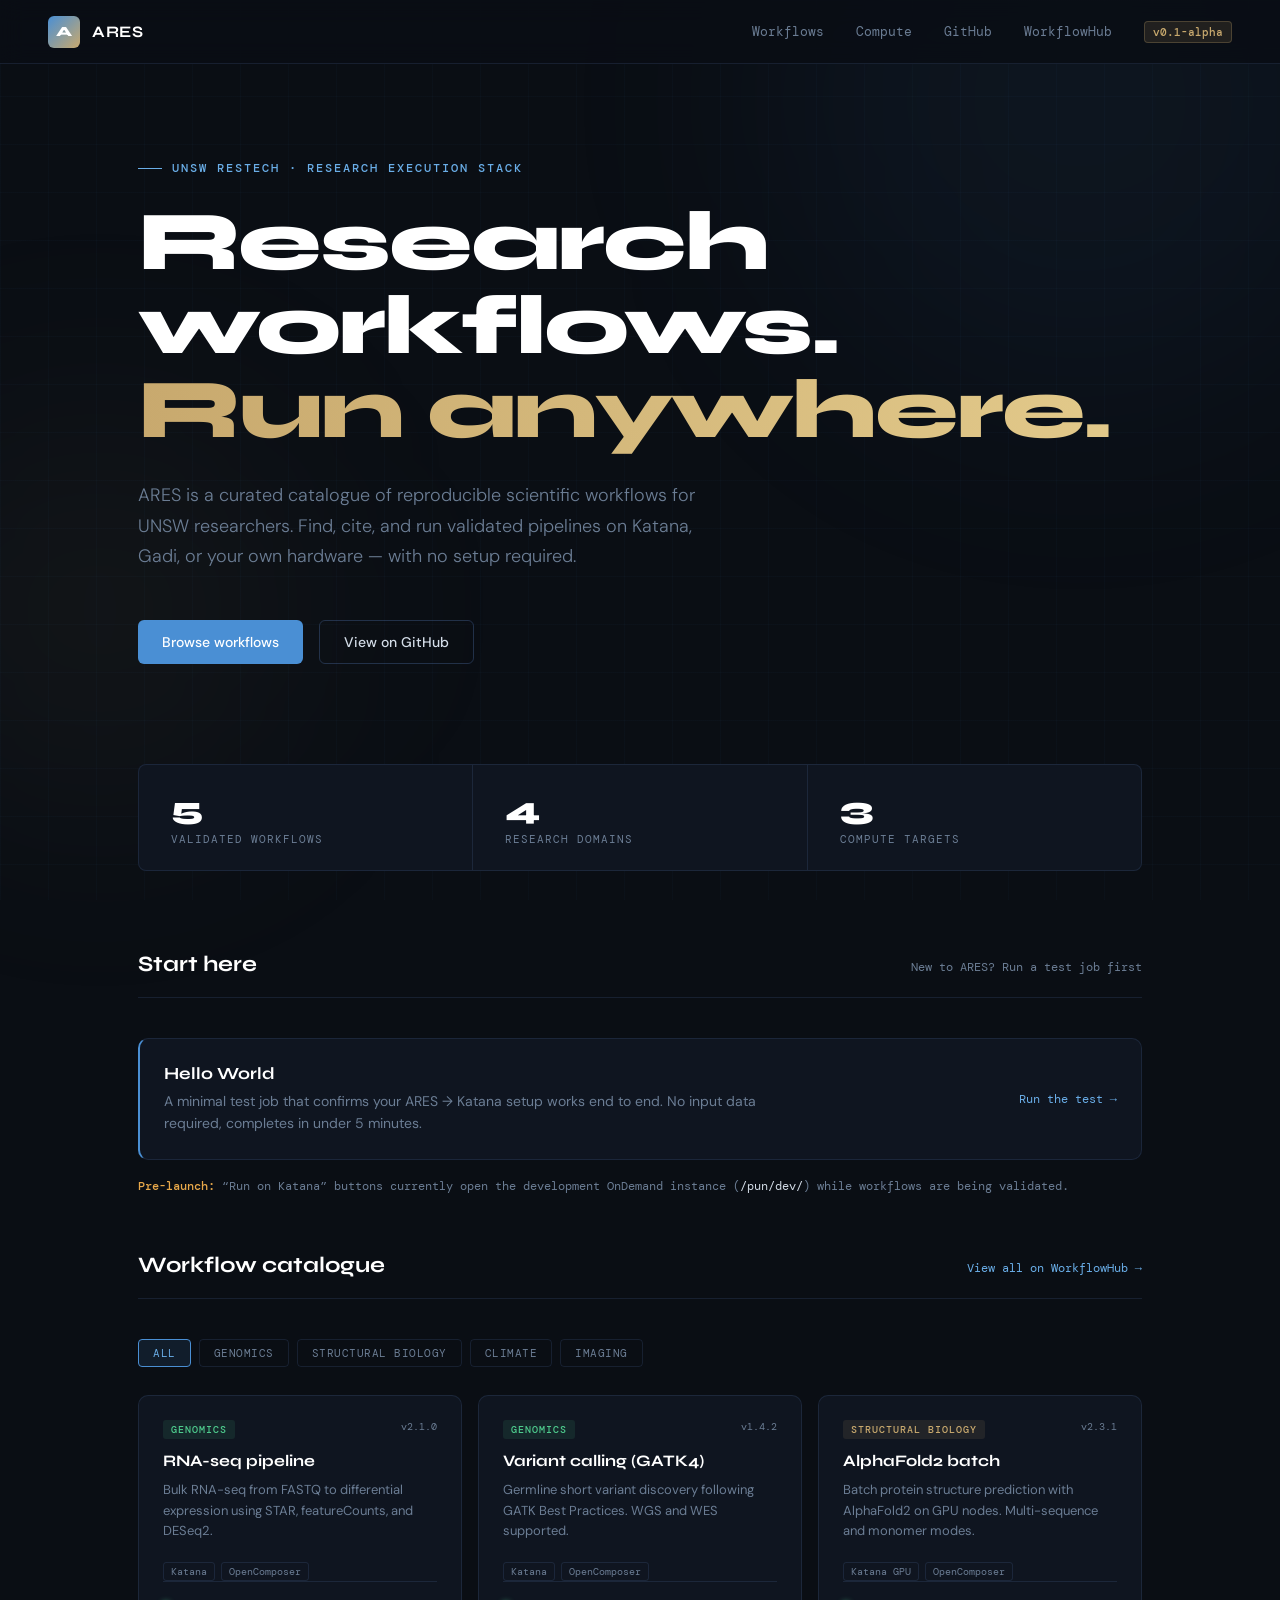
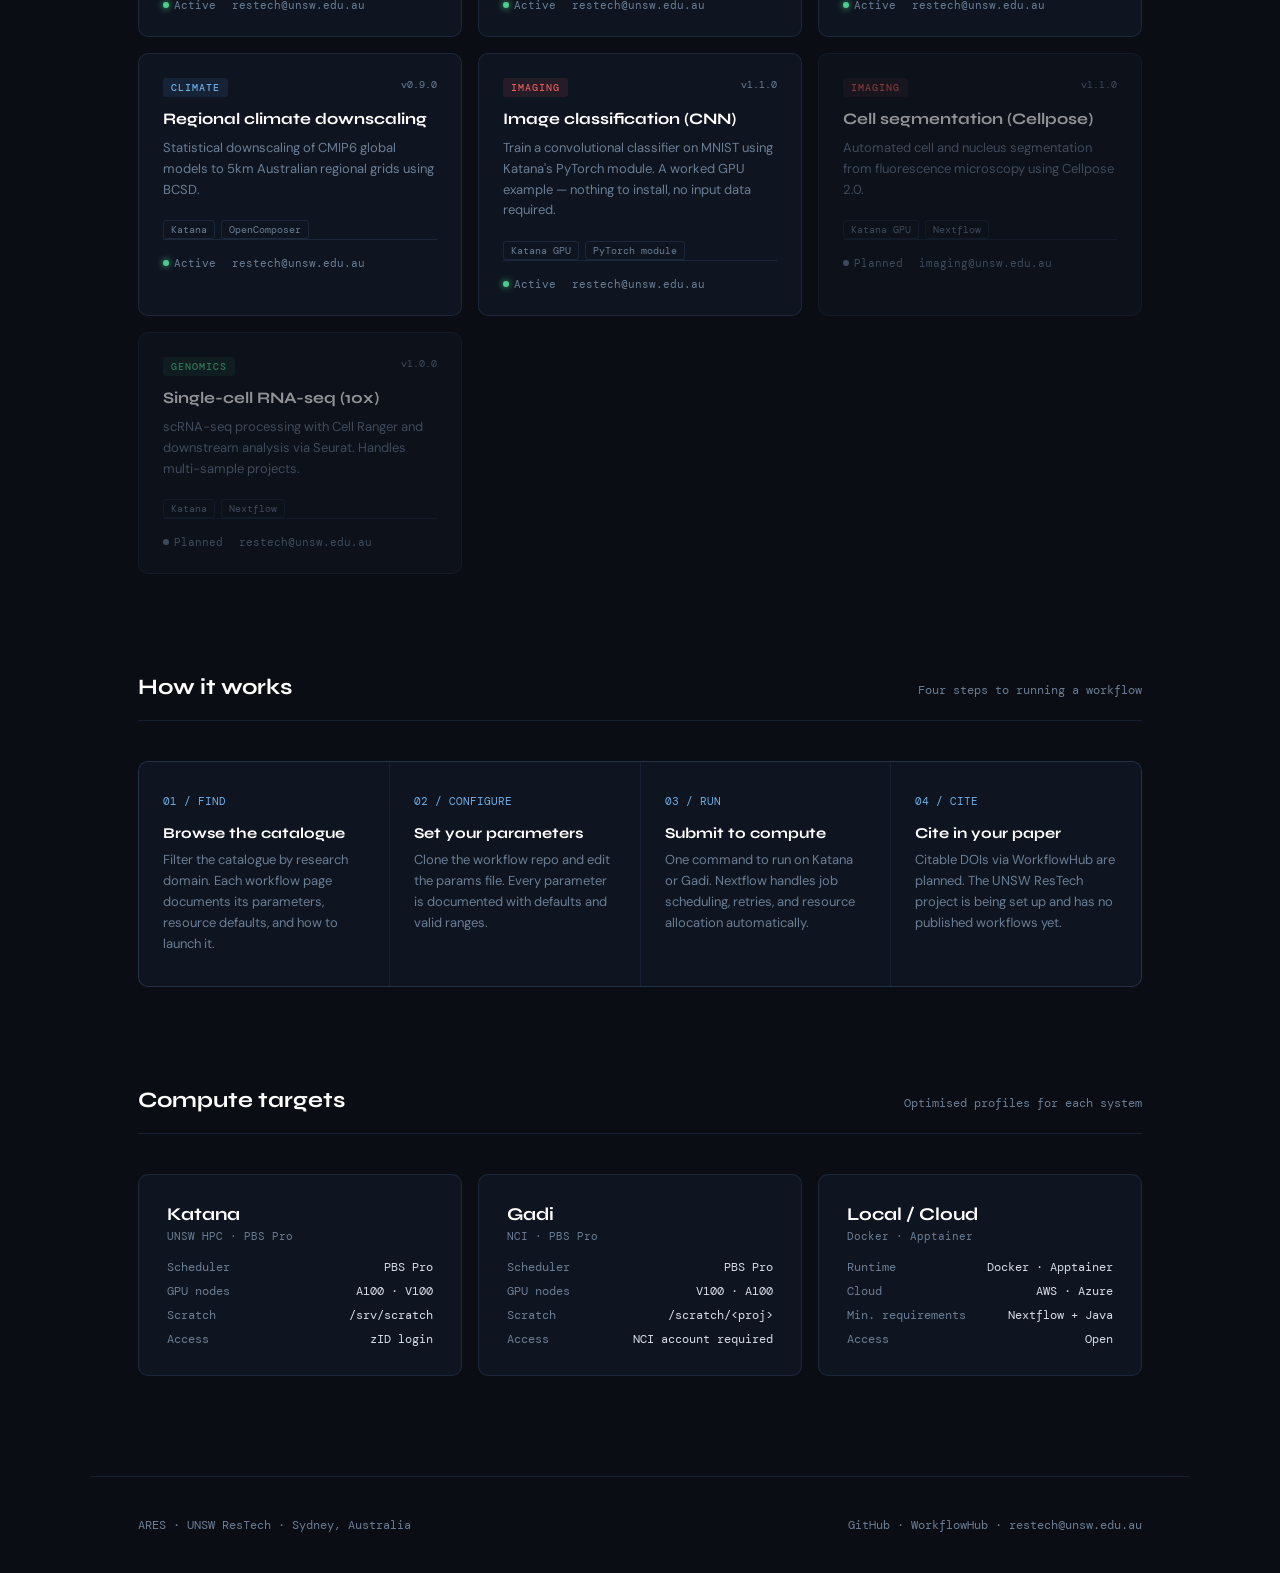
==== commit c8aeb48c: "Use Katana modules instead of a container (v1.1.0) The environment was 330x larger than the data it " ====
--- a/index.html
+++ b/index.html
@@ -655,13 +655,13 @@
     <a href="workflows/mnist-classification/" class="workflow-card" data-domain="imaging">
       <div class="card-top">
         <span class="card-domain imaging">Imaging</span>
-        <span class="card-version">v1.0.0</span>
+        <span class="card-version">v1.1.0</span>
       </div>
       <div class="card-name">Image classification (CNN)</div>
-      <div class="card-desc">Train a convolutional classifier on MNIST in a containerised PyTorch environment. A worked GPU example — no input data required.</div>
+      <div class="card-desc">Train a convolutional classifier on MNIST using Katana's PyTorch module. A worked GPU example — nothing to install, no input data required.</div>
       <div class="card-compute">
         <span class="compute-tag">Katana GPU</span>
-        <span class="compute-tag">Apptainer</span>
+        <span class="compute-tag">PyTorch module</span>
       </div>
       <div class="card-meta">
         <span><span class="status-dot"></span> Active</span>
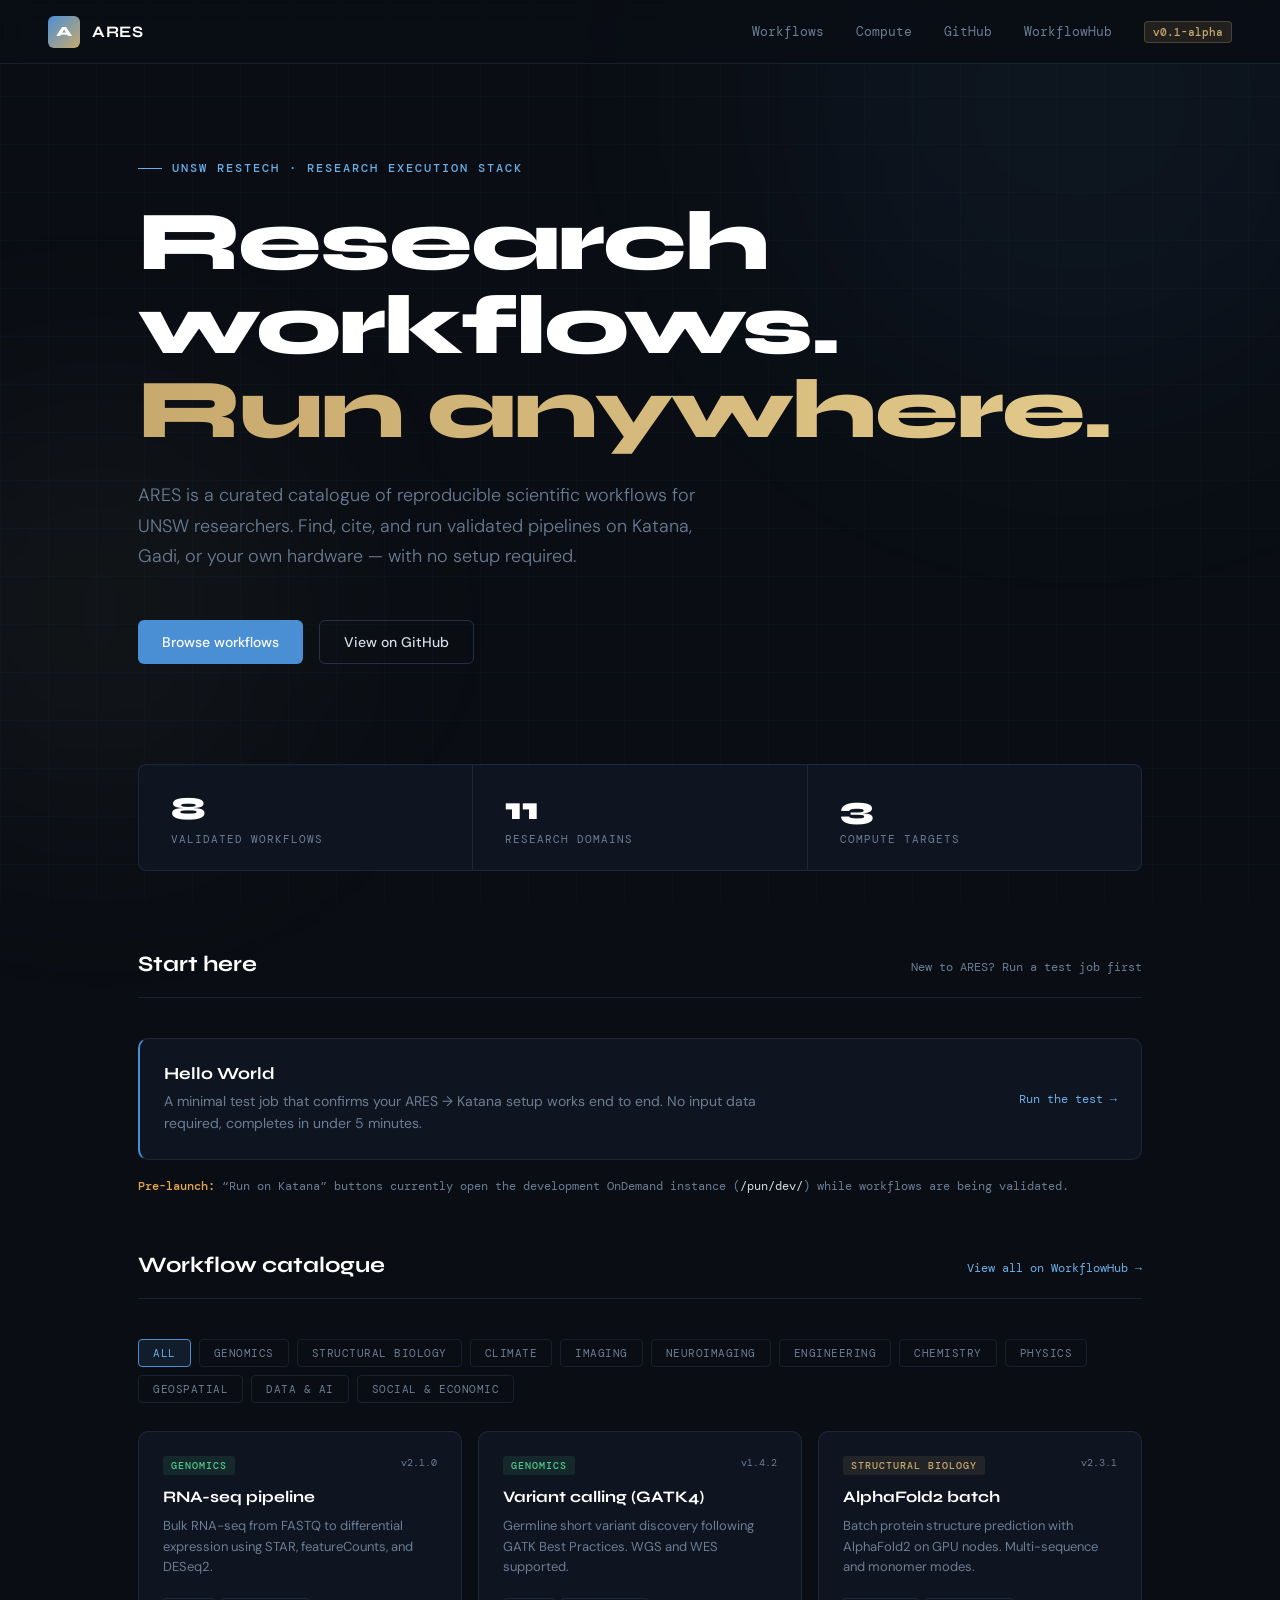
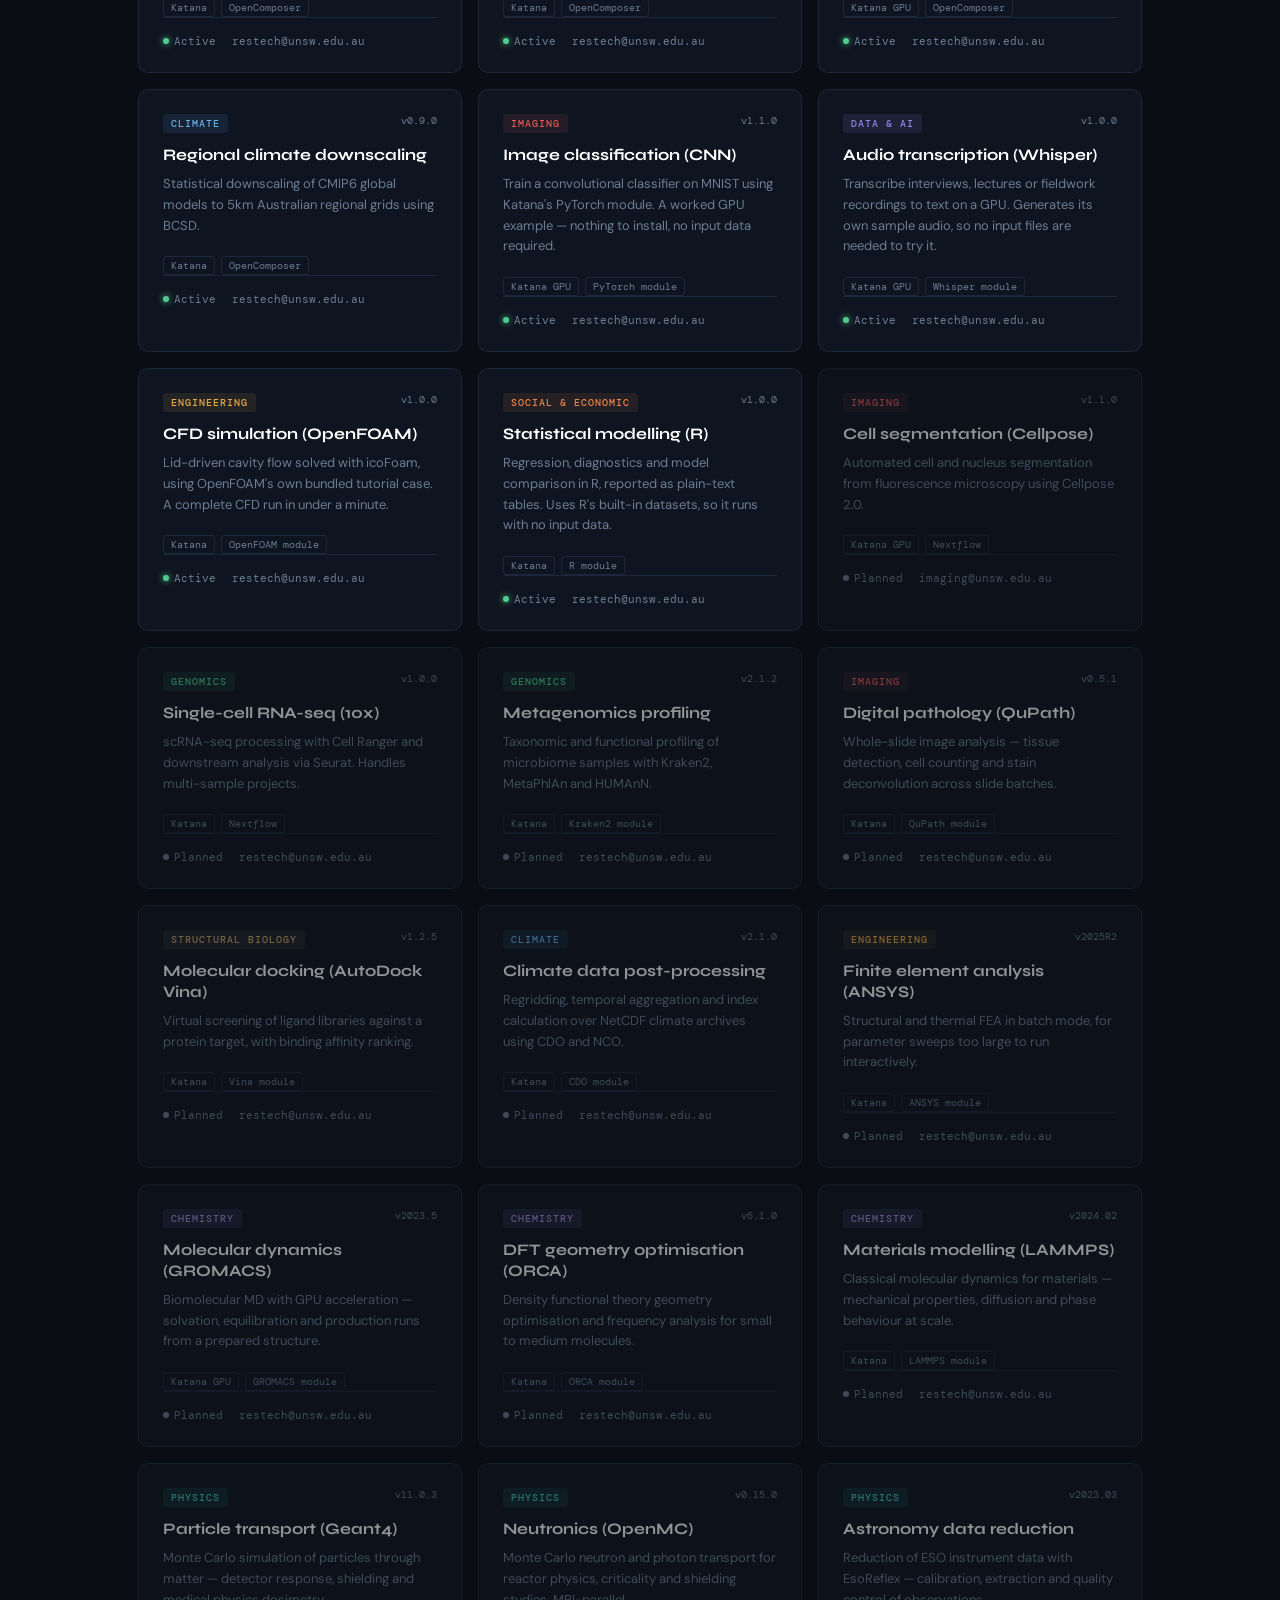
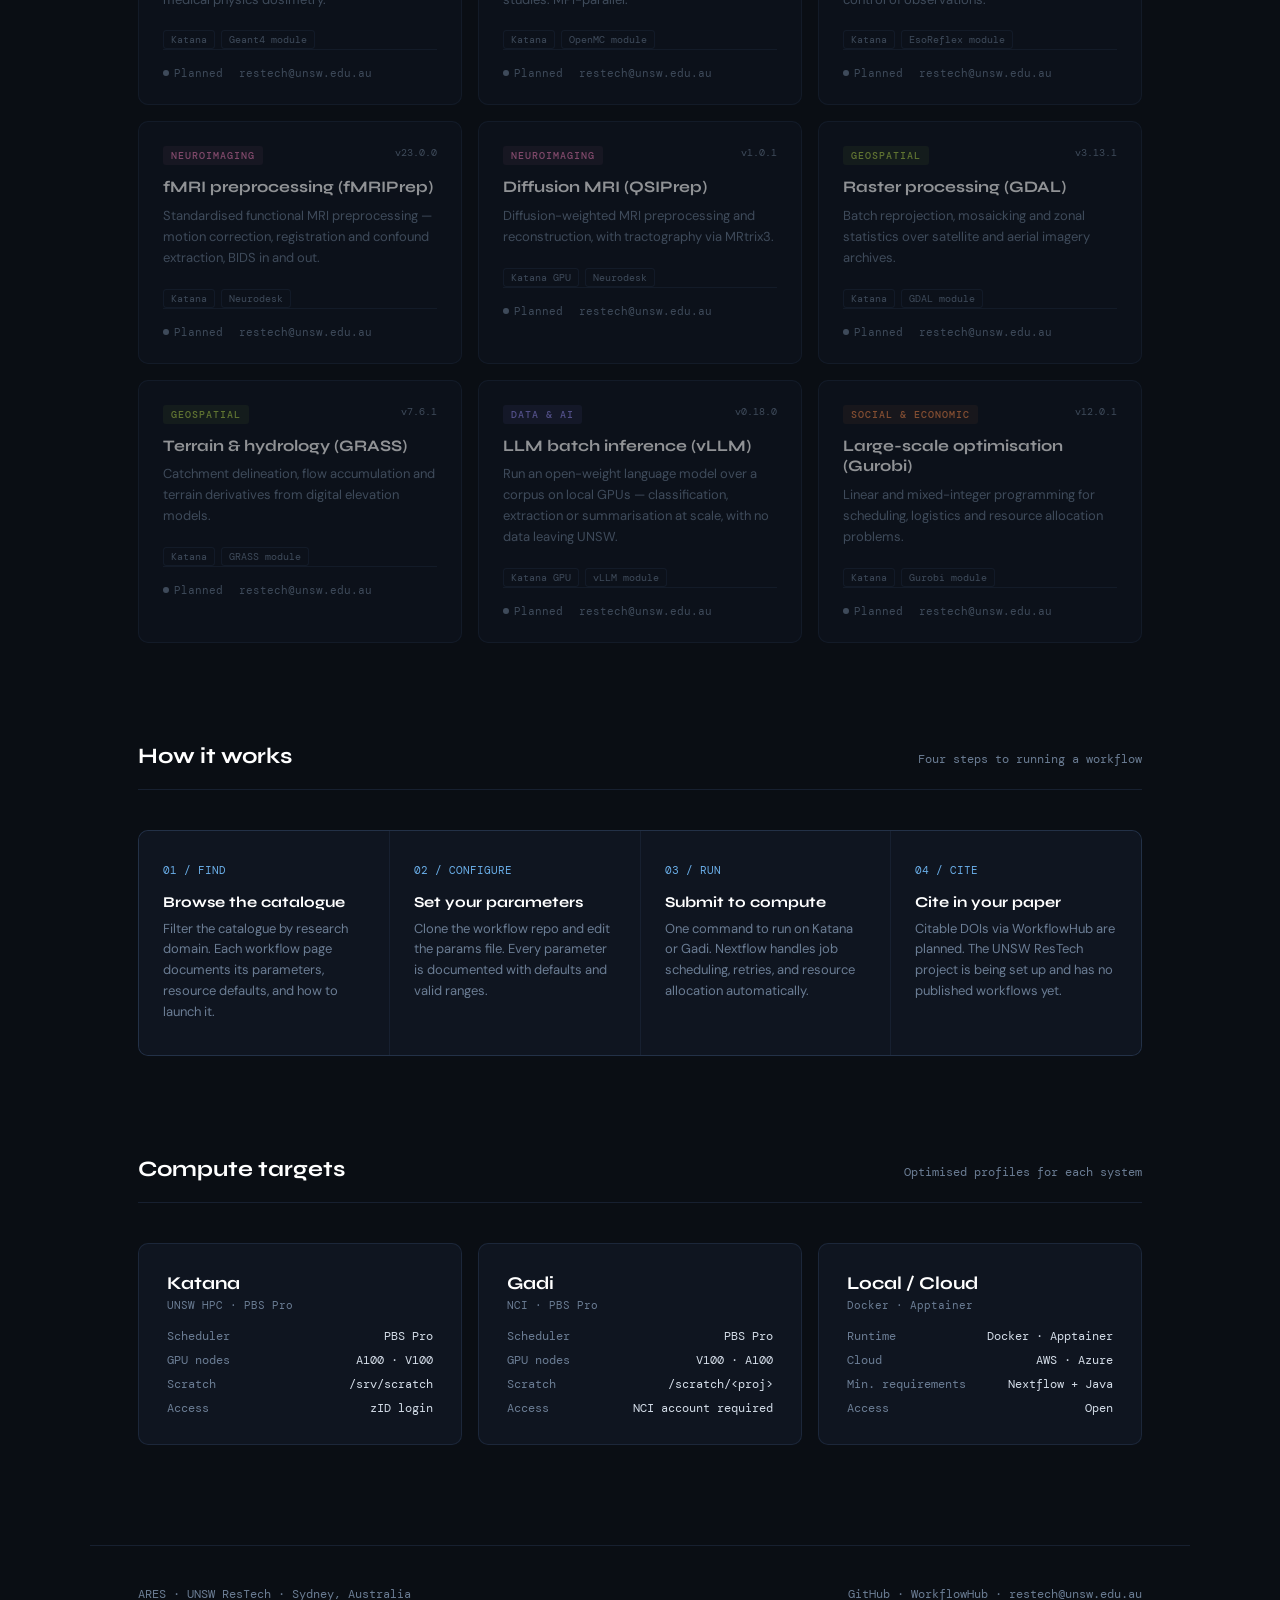
==== commit 2ffff8ce: "Expand catalogue to 27 workflows across 11 research domains MVP demo build. The catalogue covered fo" ====
--- a/index.html
+++ b/index.html
@@ -27,6 +27,13 @@
       --red:       #e05a5a;
       --green:     #4ecb8d;
       --amber:     #e8a84a;
+      /* Domain accents — one per research discipline in the catalogue. */
+      --purple:    #a78bda;
+      --teal:      #3fc9c0;
+      --pink:      #e07ab0;
+      --lime:      #a8c84a;
+      --violet:    #8f86e8;
+      --coral:     #e8834a;
     }
 
     html { scroll-behavior: smooth; }
@@ -329,6 +336,13 @@
     .card-domain.structural{ background: rgba(200,169,110,0.1); color: var(--gold); }
     .card-domain.climate   { background: rgba(74,143,212,0.12); color: var(--blue2); }
     .card-domain.imaging   { background: rgba(224,90,90,0.1); color: var(--red); }
+    .card-domain.engineering { background: rgba(232,168,74,0.1); color: var(--amber); }
+    .card-domain.chemistry { background: rgba(167,139,218,0.12); color: var(--purple); }
+    .card-domain.physics   { background: rgba(63,201,192,0.1); color: var(--teal); }
+    .card-domain.neuro     { background: rgba(224,122,176,0.1); color: var(--pink); }
+    .card-domain.geospatial{ background: rgba(168,200,74,0.1); color: var(--lime); }
+    .card-domain.ai        { background: rgba(143,134,232,0.12); color: var(--violet); }
+    .card-domain.social    { background: rgba(232,131,74,0.1); color: var(--coral); }
 
     .card-version {
       font-family: 'DM Mono', monospace;
@@ -535,11 +549,11 @@
 <!-- STATS -->
 <div class="stats-bar">
   <div class="stat">
-    <span class="stat-num">5</span>
+    <span class="stat-num">8</span>
     <div class="stat-label">Validated workflows</div>
   </div>
   <div class="stat">
-    <span class="stat-num">4</span>
+    <span class="stat-num">11</span>
     <div class="stat-label">Research domains</div>
   </div>
   <div class="stat">
@@ -580,6 +594,13 @@
     <button class="filter-btn" onclick="filterCards('structural', this)">Structural biology</button>
     <button class="filter-btn" onclick="filterCards('climate', this)">Climate</button>
     <button class="filter-btn" onclick="filterCards('imaging', this)">Imaging</button>
+    <button class="filter-btn" onclick="filterCards('neuro', this)">Neuroimaging</button>
+    <button class="filter-btn" onclick="filterCards('engineering', this)">Engineering</button>
+    <button class="filter-btn" onclick="filterCards('chemistry', this)">Chemistry</button>
+    <button class="filter-btn" onclick="filterCards('physics', this)">Physics</button>
+    <button class="filter-btn" onclick="filterCards('geospatial', this)">Geospatial</button>
+    <button class="filter-btn" onclick="filterCards('ai', this)">Data &amp; AI</button>
+    <button class="filter-btn" onclick="filterCards('social', this)">Social &amp; economic</button>
   </div>
 
   <div class="workflow-grid" id="workflow-grid">
@@ -669,6 +690,57 @@
       </div>
     </a>
 
+    <a href="workflows/whisper-transcription/" class="workflow-card" data-domain="ai">
+      <div class="card-top">
+        <span class="card-domain ai">Data &amp; AI</span>
+        <span class="card-version">v1.0.0</span>
+      </div>
+      <div class="card-name">Audio transcription (Whisper)</div>
+      <div class="card-desc">Transcribe interviews, lectures or fieldwork recordings to text on a GPU. Generates its own sample audio, so no input files are needed to try it.</div>
+      <div class="card-compute">
+        <span class="compute-tag">Katana GPU</span>
+        <span class="compute-tag">Whisper module</span>
+      </div>
+      <div class="card-meta">
+        <span><span class="status-dot"></span> Active</span>
+        <span>restech@unsw.edu.au</span>
+      </div>
+    </a>
+
+    <a href="workflows/openfoam-cavity/" class="workflow-card" data-domain="engineering">
+      <div class="card-top">
+        <span class="card-domain engineering">Engineering</span>
+        <span class="card-version">v1.0.0</span>
+      </div>
+      <div class="card-name">CFD simulation (OpenFOAM)</div>
+      <div class="card-desc">Lid-driven cavity flow solved with icoFoam, using OpenFOAM's own bundled tutorial case. A complete CFD run in under a minute.</div>
+      <div class="card-compute">
+        <span class="compute-tag">Katana</span>
+        <span class="compute-tag">OpenFOAM module</span>
+      </div>
+      <div class="card-meta">
+        <span><span class="status-dot"></span> Active</span>
+        <span>restech@unsw.edu.au</span>
+      </div>
+    </a>
+
+    <a href="workflows/r-statistics/" class="workflow-card" data-domain="social">
+      <div class="card-top">
+        <span class="card-domain social">Social &amp; economic</span>
+        <span class="card-version">v1.0.0</span>
+      </div>
+      <div class="card-name">Statistical modelling (R)</div>
+      <div class="card-desc">Regression, diagnostics and model comparison in R, reported as plain-text tables. Uses R's built-in datasets, so it runs with no input data.</div>
+      <div class="card-compute">
+        <span class="compute-tag">Katana</span>
+        <span class="compute-tag">R module</span>
+      </div>
+      <div class="card-meta">
+        <span><span class="status-dot"></span> Active</span>
+        <span>restech@unsw.edu.au</span>
+      </div>
+    </a>
+
     <div class="workflow-card planned" data-domain="imaging">
       <div class="card-top">
         <span class="card-domain imaging">Imaging</span>
@@ -696,6 +768,295 @@
       <div class="card-compute">
         <span class="compute-tag">Katana</span>
         <span class="compute-tag">Nextflow</span>
+      </div>
+      <div class="card-meta">
+        <span><span class="status-dot planned"></span> Planned</span>
+        <span>restech@unsw.edu.au</span>
+      </div>
+    </div>
+
+    <div class="workflow-card planned" data-domain="genomics">
+      <div class="card-top">
+        <span class="card-domain genomics">Genomics</span>
+        <span class="card-version">v2.1.2</span>
+      </div>
+      <div class="card-name">Metagenomics profiling</div>
+      <div class="card-desc">Taxonomic and functional profiling of microbiome samples with Kraken2, MetaPhlAn and HUMAnN.</div>
+      <div class="card-compute">
+        <span class="compute-tag">Katana</span>
+        <span class="compute-tag">Kraken2 module</span>
+      </div>
+      <div class="card-meta">
+        <span><span class="status-dot planned"></span> Planned</span>
+        <span>restech@unsw.edu.au</span>
+      </div>
+    </div>
+
+    <div class="workflow-card planned" data-domain="imaging">
+      <div class="card-top">
+        <span class="card-domain imaging">Imaging</span>
+        <span class="card-version">v0.5.1</span>
+      </div>
+      <div class="card-name">Digital pathology (QuPath)</div>
+      <div class="card-desc">Whole-slide image analysis — tissue detection, cell counting and stain deconvolution across slide batches.</div>
+      <div class="card-compute">
+        <span class="compute-tag">Katana</span>
+        <span class="compute-tag">QuPath module</span>
+      </div>
+      <div class="card-meta">
+        <span><span class="status-dot planned"></span> Planned</span>
+        <span>restech@unsw.edu.au</span>
+      </div>
+    </div>
+
+    <div class="workflow-card planned" data-domain="structural">
+      <div class="card-top">
+        <span class="card-domain structural">Structural biology</span>
+        <span class="card-version">v1.2.5</span>
+      </div>
+      <div class="card-name">Molecular docking (AutoDock Vina)</div>
+      <div class="card-desc">Virtual screening of ligand libraries against a protein target, with binding affinity ranking.</div>
+      <div class="card-compute">
+        <span class="compute-tag">Katana</span>
+        <span class="compute-tag">Vina module</span>
+      </div>
+      <div class="card-meta">
+        <span><span class="status-dot planned"></span> Planned</span>
+        <span>restech@unsw.edu.au</span>
+      </div>
+    </div>
+
+    <div class="workflow-card planned" data-domain="climate">
+      <div class="card-top">
+        <span class="card-domain climate">Climate</span>
+        <span class="card-version">v2.1.0</span>
+      </div>
+      <div class="card-name">Climate data post-processing</div>
+      <div class="card-desc">Regridding, temporal aggregation and index calculation over NetCDF climate archives using CDO and NCO.</div>
+      <div class="card-compute">
+        <span class="compute-tag">Katana</span>
+        <span class="compute-tag">CDO module</span>
+      </div>
+      <div class="card-meta">
+        <span><span class="status-dot planned"></span> Planned</span>
+        <span>restech@unsw.edu.au</span>
+      </div>
+    </div>
+
+    <div class="workflow-card planned" data-domain="engineering">
+      <div class="card-top">
+        <span class="card-domain engineering">Engineering</span>
+        <span class="card-version">v2025R2</span>
+      </div>
+      <div class="card-name">Finite element analysis (ANSYS)</div>
+      <div class="card-desc">Structural and thermal FEA in batch mode, for parameter sweeps too large to run interactively.</div>
+      <div class="card-compute">
+        <span class="compute-tag">Katana</span>
+        <span class="compute-tag">ANSYS module</span>
+      </div>
+      <div class="card-meta">
+        <span><span class="status-dot planned"></span> Planned</span>
+        <span>restech@unsw.edu.au</span>
+      </div>
+    </div>
+
+    <div class="workflow-card planned" data-domain="chemistry">
+      <div class="card-top">
+        <span class="card-domain chemistry">Chemistry</span>
+        <span class="card-version">v2023.5</span>
+      </div>
+      <div class="card-name">Molecular dynamics (GROMACS)</div>
+      <div class="card-desc">Biomolecular MD with GPU acceleration — solvation, equilibration and production runs from a prepared structure.</div>
+      <div class="card-compute">
+        <span class="compute-tag">Katana GPU</span>
+        <span class="compute-tag">GROMACS module</span>
+      </div>
+      <div class="card-meta">
+        <span><span class="status-dot planned"></span> Planned</span>
+        <span>restech@unsw.edu.au</span>
+      </div>
+    </div>
+
+    <div class="workflow-card planned" data-domain="chemistry">
+      <div class="card-top">
+        <span class="card-domain chemistry">Chemistry</span>
+        <span class="card-version">v6.1.0</span>
+      </div>
+      <div class="card-name">DFT geometry optimisation (ORCA)</div>
+      <div class="card-desc">Density functional theory geometry optimisation and frequency analysis for small to medium molecules.</div>
+      <div class="card-compute">
+        <span class="compute-tag">Katana</span>
+        <span class="compute-tag">ORCA module</span>
+      </div>
+      <div class="card-meta">
+        <span><span class="status-dot planned"></span> Planned</span>
+        <span>restech@unsw.edu.au</span>
+      </div>
+    </div>
+
+    <div class="workflow-card planned" data-domain="chemistry">
+      <div class="card-top">
+        <span class="card-domain chemistry">Chemistry</span>
+        <span class="card-version">v2024.02</span>
+      </div>
+      <div class="card-name">Materials modelling (LAMMPS)</div>
+      <div class="card-desc">Classical molecular dynamics for materials — mechanical properties, diffusion and phase behaviour at scale.</div>
+      <div class="card-compute">
+        <span class="compute-tag">Katana</span>
+        <span class="compute-tag">LAMMPS module</span>
+      </div>
+      <div class="card-meta">
+        <span><span class="status-dot planned"></span> Planned</span>
+        <span>restech@unsw.edu.au</span>
+      </div>
+    </div>
+
+    <div class="workflow-card planned" data-domain="physics">
+      <div class="card-top">
+        <span class="card-domain physics">Physics</span>
+        <span class="card-version">v11.0.3</span>
+      </div>
+      <div class="card-name">Particle transport (Geant4)</div>
+      <div class="card-desc">Monte Carlo simulation of particles through matter — detector response, shielding and medical physics dosimetry.</div>
+      <div class="card-compute">
+        <span class="compute-tag">Katana</span>
+        <span class="compute-tag">Geant4 module</span>
+      </div>
+      <div class="card-meta">
+        <span><span class="status-dot planned"></span> Planned</span>
+        <span>restech@unsw.edu.au</span>
+      </div>
+    </div>
+
+    <div class="workflow-card planned" data-domain="physics">
+      <div class="card-top">
+        <span class="card-domain physics">Physics</span>
+        <span class="card-version">v0.15.0</span>
+      </div>
+      <div class="card-name">Neutronics (OpenMC)</div>
+      <div class="card-desc">Monte Carlo neutron and photon transport for reactor physics, criticality and shielding studies. MPI-parallel.</div>
+      <div class="card-compute">
+        <span class="compute-tag">Katana</span>
+        <span class="compute-tag">OpenMC module</span>
+      </div>
+      <div class="card-meta">
+        <span><span class="status-dot planned"></span> Planned</span>
+        <span>restech@unsw.edu.au</span>
+      </div>
+    </div>
+
+    <div class="workflow-card planned" data-domain="physics">
+      <div class="card-top">
+        <span class="card-domain physics">Physics</span>
+        <span class="card-version">v2023.03</span>
+      </div>
+      <div class="card-name">Astronomy data reduction</div>
+      <div class="card-desc">Reduction of ESO instrument data with EsoReflex — calibration, extraction and quality control of observations.</div>
+      <div class="card-compute">
+        <span class="compute-tag">Katana</span>
+        <span class="compute-tag">EsoReflex module</span>
+      </div>
+      <div class="card-meta">
+        <span><span class="status-dot planned"></span> Planned</span>
+        <span>restech@unsw.edu.au</span>
+      </div>
+    </div>
+
+    <div class="workflow-card planned" data-domain="neuro">
+      <div class="card-top">
+        <span class="card-domain neuro">Neuroimaging</span>
+        <span class="card-version">v23.0.0</span>
+      </div>
+      <div class="card-name">fMRI preprocessing (fMRIPrep)</div>
+      <div class="card-desc">Standardised functional MRI preprocessing — motion correction, registration and confound extraction, BIDS in and out.</div>
+      <div class="card-compute">
+        <span class="compute-tag">Katana</span>
+        <span class="compute-tag">Neurodesk</span>
+      </div>
+      <div class="card-meta">
+        <span><span class="status-dot planned"></span> Planned</span>
+        <span>restech@unsw.edu.au</span>
+      </div>
+    </div>
+
+    <div class="workflow-card planned" data-domain="neuro">
+      <div class="card-top">
+        <span class="card-domain neuro">Neuroimaging</span>
+        <span class="card-version">v1.0.1</span>
+      </div>
+      <div class="card-name">Diffusion MRI (QSIPrep)</div>
+      <div class="card-desc">Diffusion-weighted MRI preprocessing and reconstruction, with tractography via MRtrix3.</div>
+      <div class="card-compute">
+        <span class="compute-tag">Katana GPU</span>
+        <span class="compute-tag">Neurodesk</span>
+      </div>
+      <div class="card-meta">
+        <span><span class="status-dot planned"></span> Planned</span>
+        <span>restech@unsw.edu.au</span>
+      </div>
+    </div>
+
+    <div class="workflow-card planned" data-domain="geospatial">
+      <div class="card-top">
+        <span class="card-domain geospatial">Geospatial</span>
+        <span class="card-version">v3.13.1</span>
+      </div>
+      <div class="card-name">Raster processing (GDAL)</div>
+      <div class="card-desc">Batch reprojection, mosaicking and zonal statistics over satellite and aerial imagery archives.</div>
+      <div class="card-compute">
+        <span class="compute-tag">Katana</span>
+        <span class="compute-tag">GDAL module</span>
+      </div>
+      <div class="card-meta">
+        <span><span class="status-dot planned"></span> Planned</span>
+        <span>restech@unsw.edu.au</span>
+      </div>
+    </div>
+
+    <div class="workflow-card planned" data-domain="geospatial">
+      <div class="card-top">
+        <span class="card-domain geospatial">Geospatial</span>
+        <span class="card-version">v7.6.1</span>
+      </div>
+      <div class="card-name">Terrain &amp; hydrology (GRASS)</div>
+      <div class="card-desc">Catchment delineation, flow accumulation and terrain derivatives from digital elevation models.</div>
+      <div class="card-compute">
+        <span class="compute-tag">Katana</span>
+        <span class="compute-tag">GRASS module</span>
+      </div>
+      <div class="card-meta">
+        <span><span class="status-dot planned"></span> Planned</span>
+        <span>restech@unsw.edu.au</span>
+      </div>
+    </div>
+
+    <div class="workflow-card planned" data-domain="ai">
+      <div class="card-top">
+        <span class="card-domain ai">Data &amp; AI</span>
+        <span class="card-version">v0.18.0</span>
+      </div>
+      <div class="card-name">LLM batch inference (vLLM)</div>
+      <div class="card-desc">Run an open-weight language model over a corpus on local GPUs — classification, extraction or summarisation at scale, with no data leaving UNSW.</div>
+      <div class="card-compute">
+        <span class="compute-tag">Katana GPU</span>
+        <span class="compute-tag">vLLM module</span>
+      </div>
+      <div class="card-meta">
+        <span><span class="status-dot planned"></span> Planned</span>
+        <span>restech@unsw.edu.au</span>
+      </div>
+    </div>
+
+    <div class="workflow-card planned" data-domain="social">
+      <div class="card-top">
+        <span class="card-domain social">Social &amp; economic</span>
+        <span class="card-version">v12.0.1</span>
+      </div>
+      <div class="card-name">Large-scale optimisation (Gurobi)</div>
+      <div class="card-desc">Linear and mixed-integer programming for scheduling, logistics and resource allocation problems.</div>
+      <div class="card-compute">
+        <span class="compute-tag">Katana</span>
+        <span class="compute-tag">Gurobi module</span>
       </div>
       <div class="card-meta">
         <span><span class="status-dot planned"></span> Planned</span>
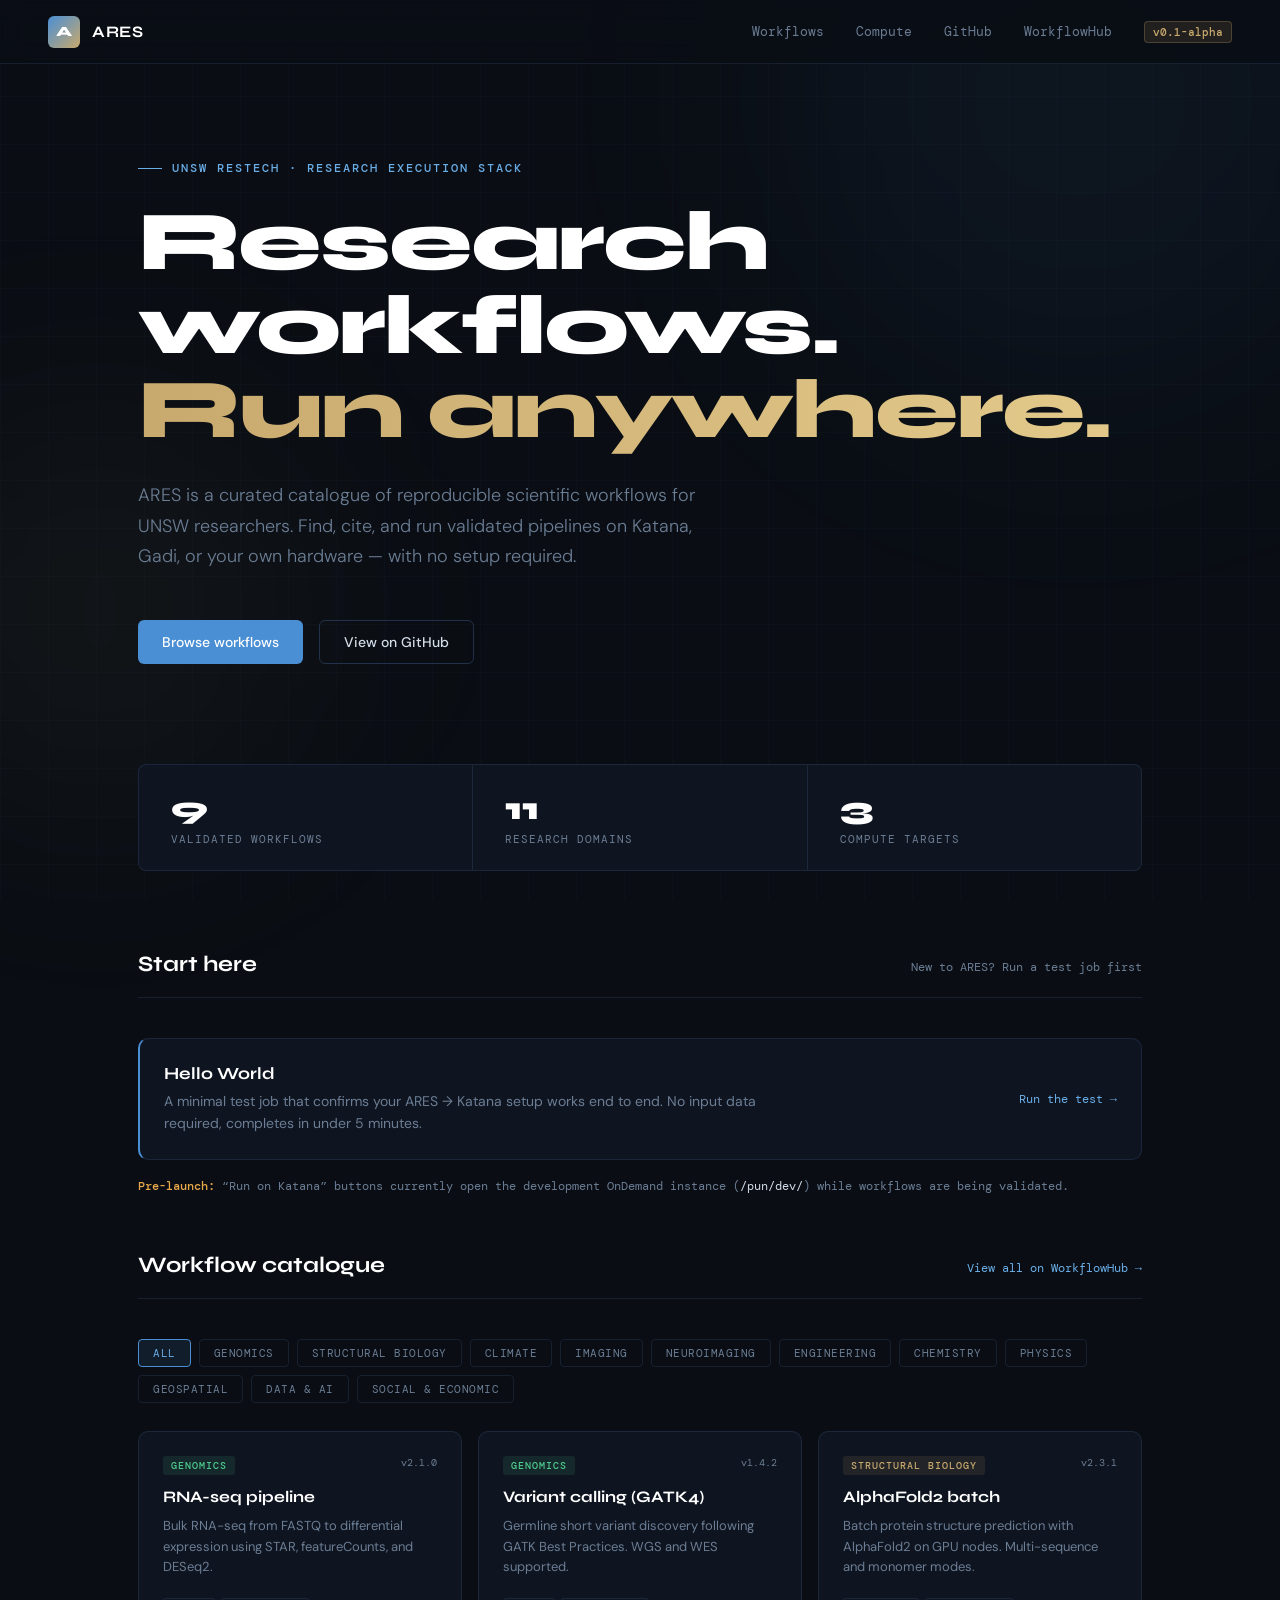
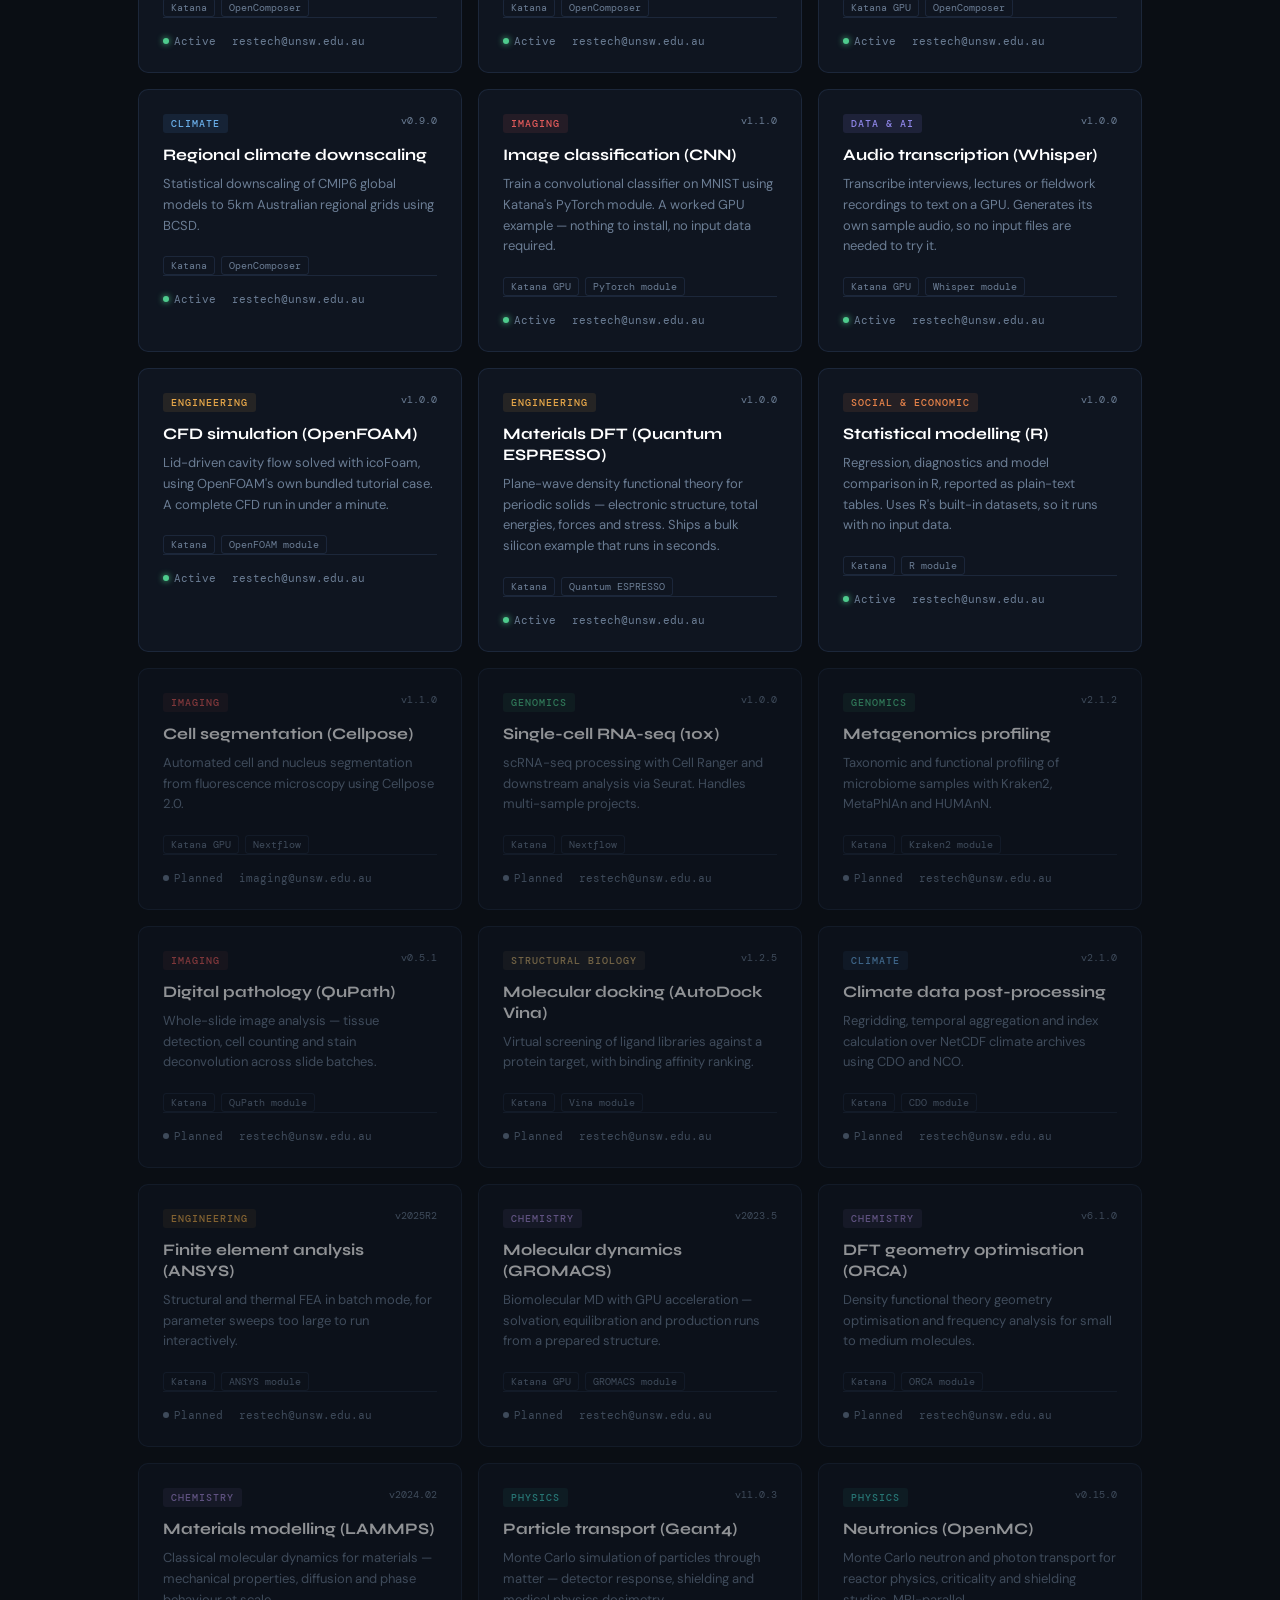
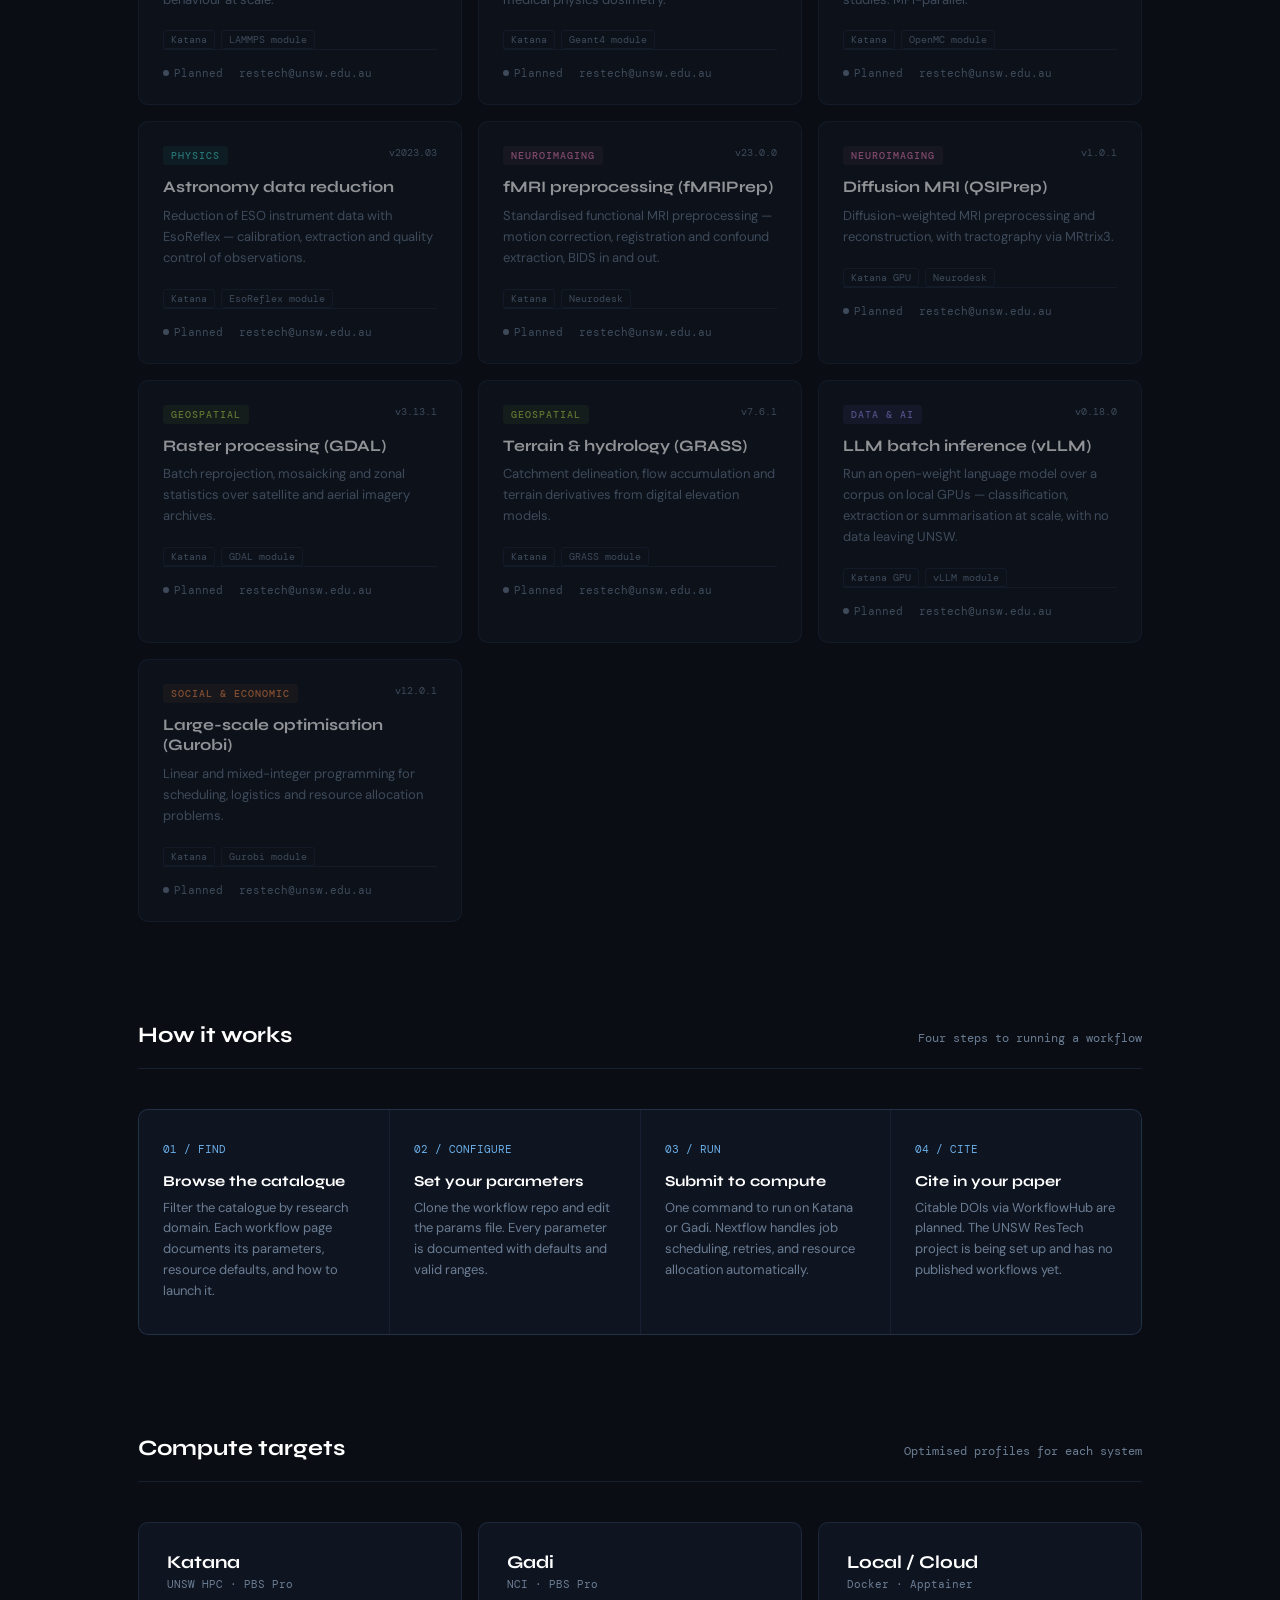
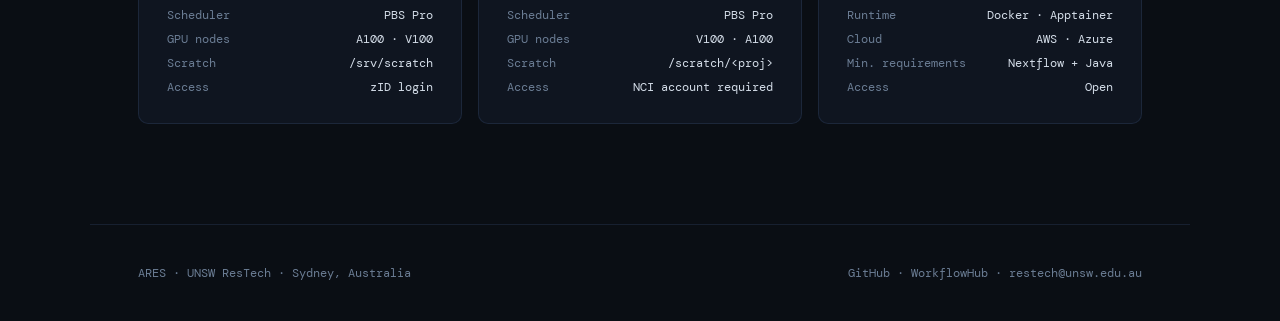
==== commit a7c82aea: "Add materials DFT workflow (Quantum ESPRESSO) Plane-wave density functional theory for periodic soli" ====
--- a/index.html
+++ b/index.html
@@ -549,7 +549,7 @@
 <!-- STATS -->
 <div class="stats-bar">
   <div class="stat">
-    <span class="stat-num">8</span>
+    <span class="stat-num">9</span>
     <div class="stat-label">Validated workflows</div>
   </div>
   <div class="stat">
@@ -724,6 +724,23 @@
       </div>
     </a>
 
+    <a href="workflows/dft-materials/" class="workflow-card" data-domain="engineering">
+      <div class="card-top">
+        <span class="card-domain engineering">Engineering</span>
+        <span class="card-version">v1.0.0</span>
+      </div>
+      <div class="card-name">Materials DFT (Quantum ESPRESSO)</div>
+      <div class="card-desc">Plane-wave density functional theory for periodic solids — electronic structure, total energies, forces and stress. Ships a bulk silicon example that runs in seconds.</div>
+      <div class="card-compute">
+        <span class="compute-tag">Katana</span>
+        <span class="compute-tag">Quantum ESPRESSO</span>
+      </div>
+      <div class="card-meta">
+        <span><span class="status-dot"></span> Active</span>
+        <span>restech@unsw.edu.au</span>
+      </div>
+    </a>
+
     <a href="workflows/r-statistics/" class="workflow-card" data-domain="social">
       <div class="card-top">
         <span class="card-domain social">Social &amp; economic</span>
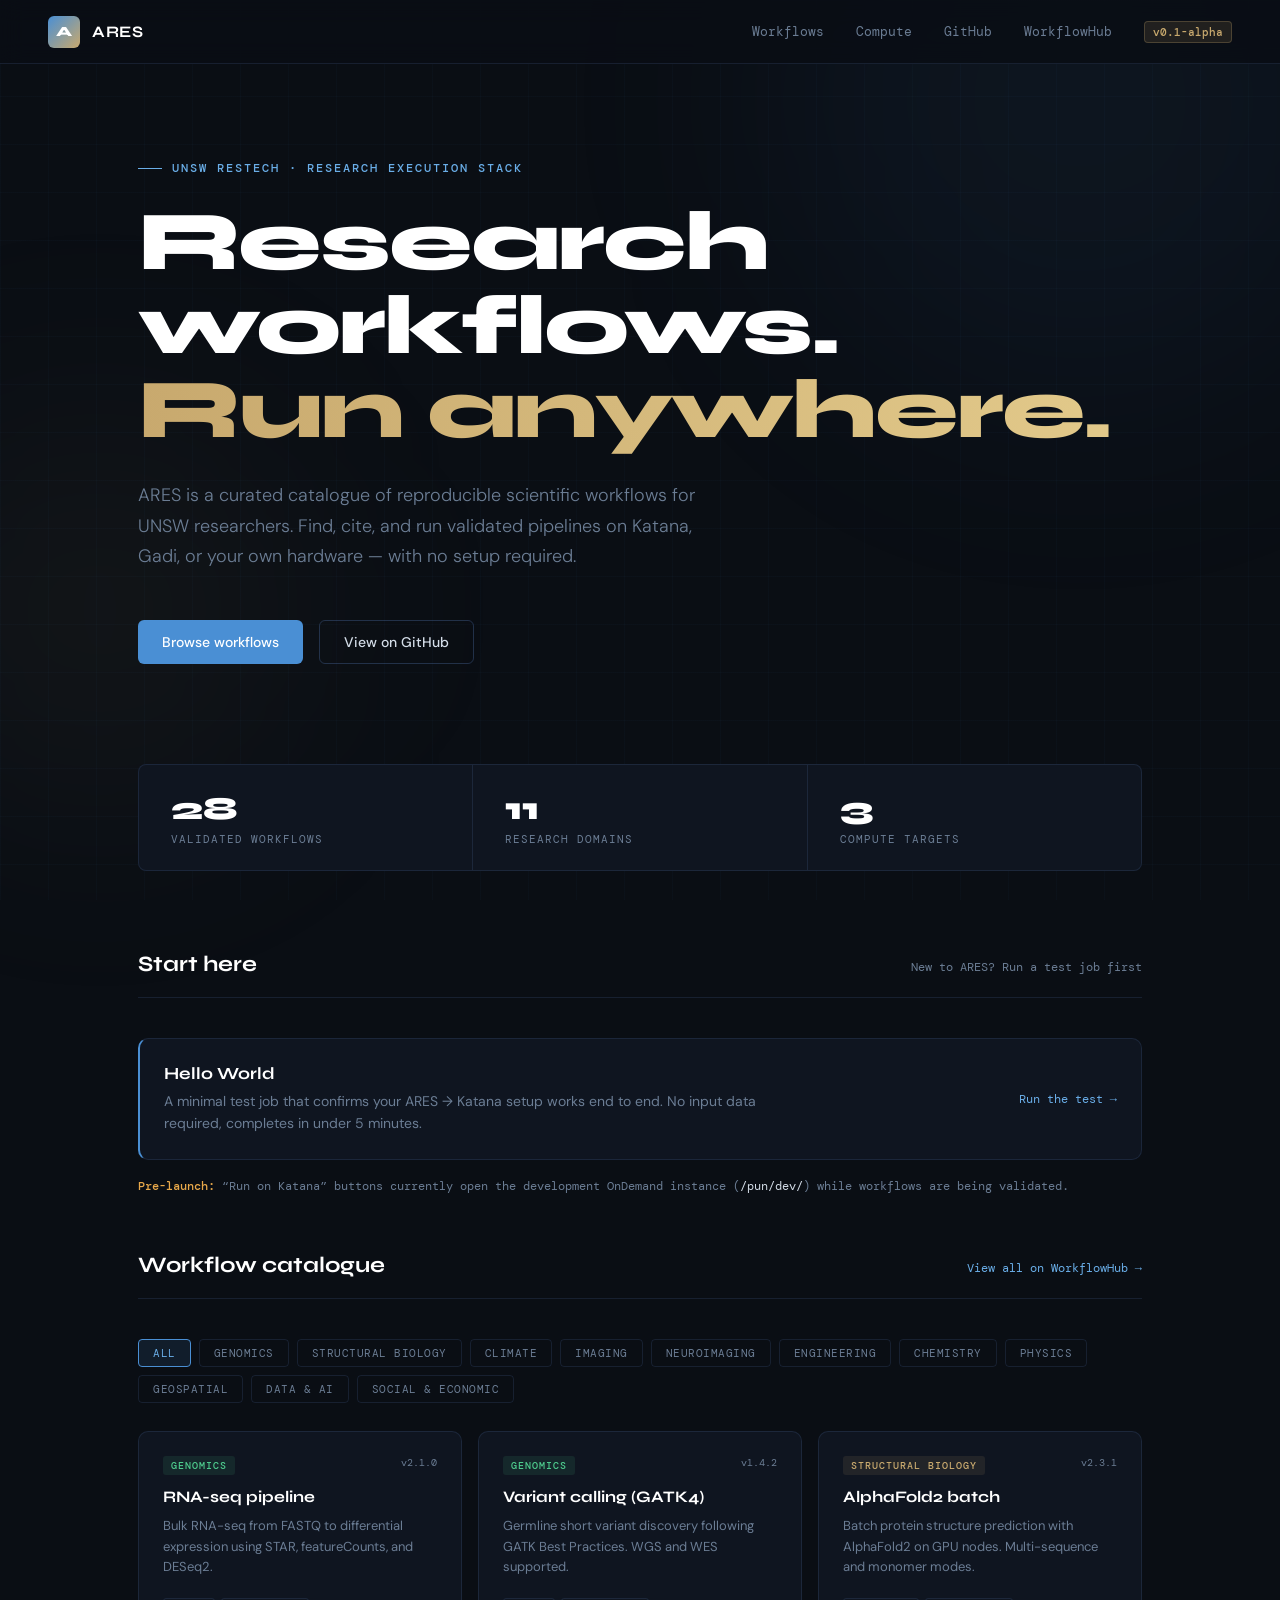
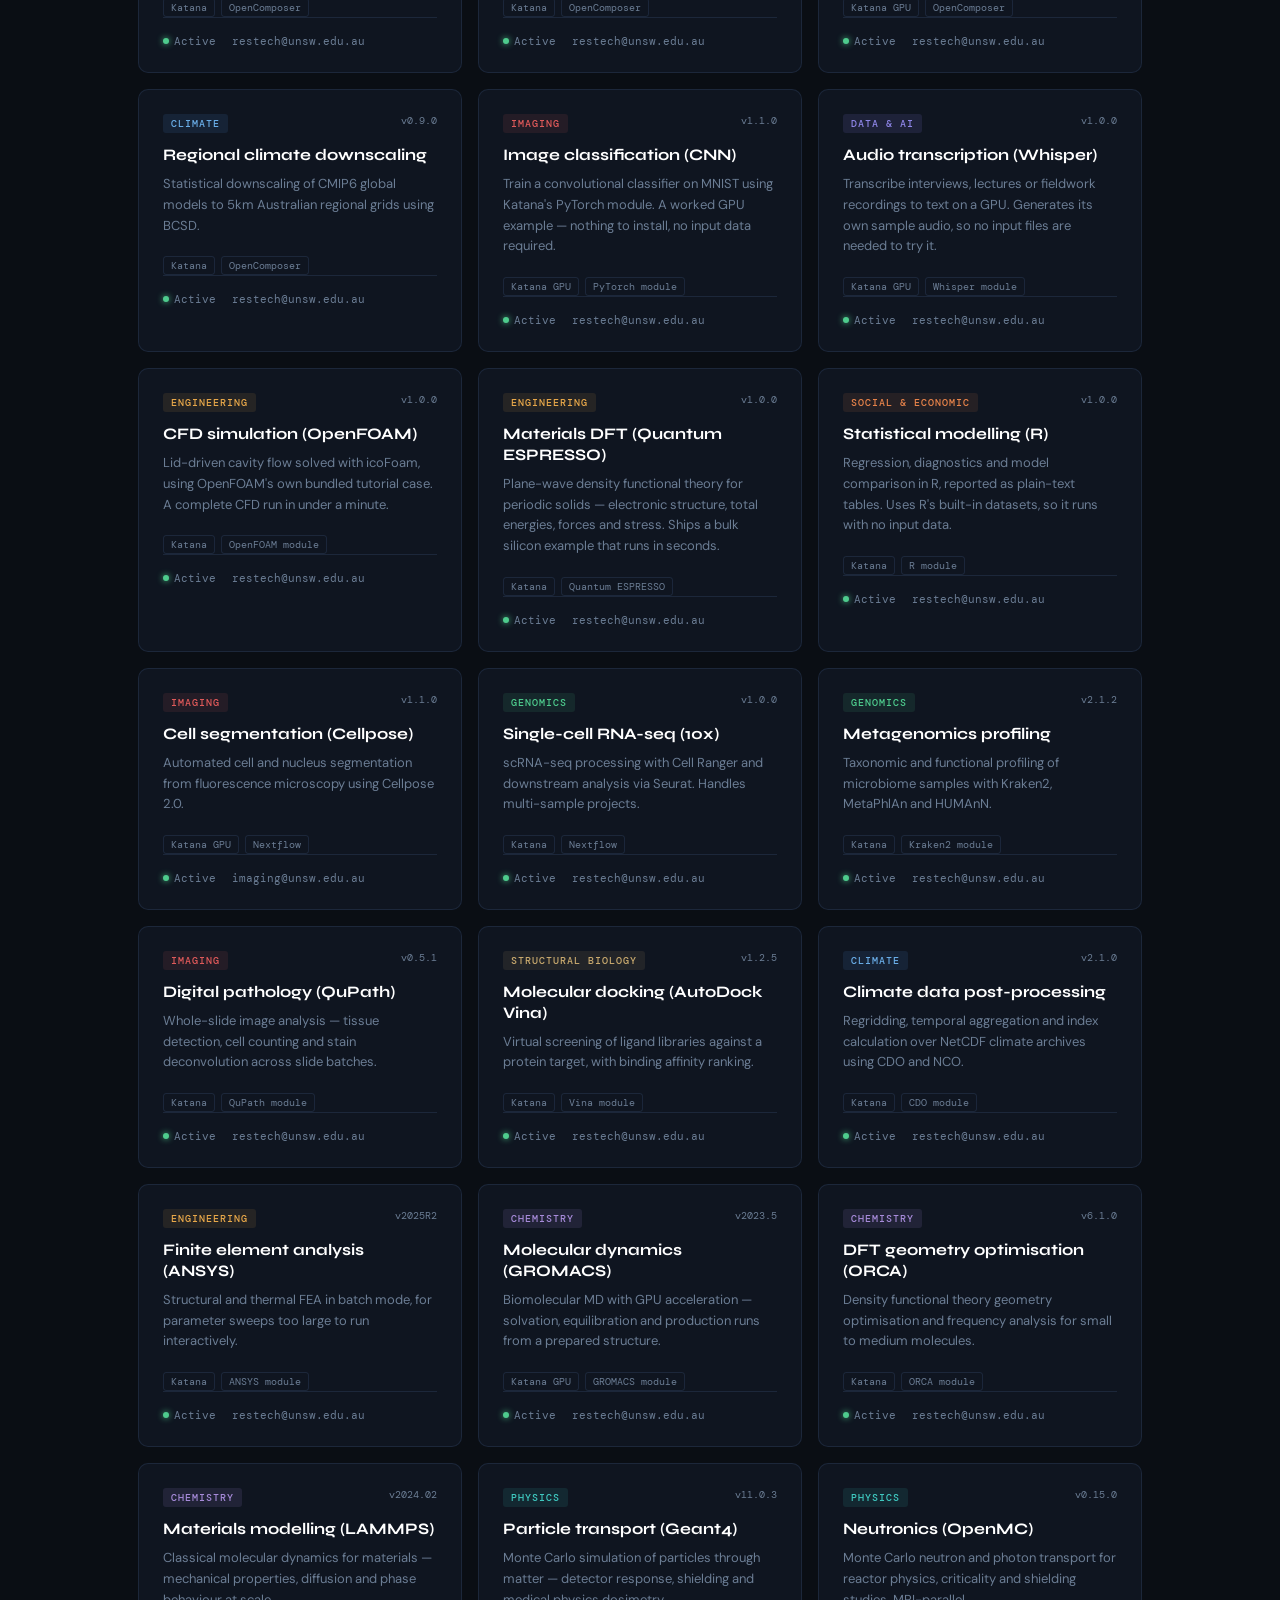
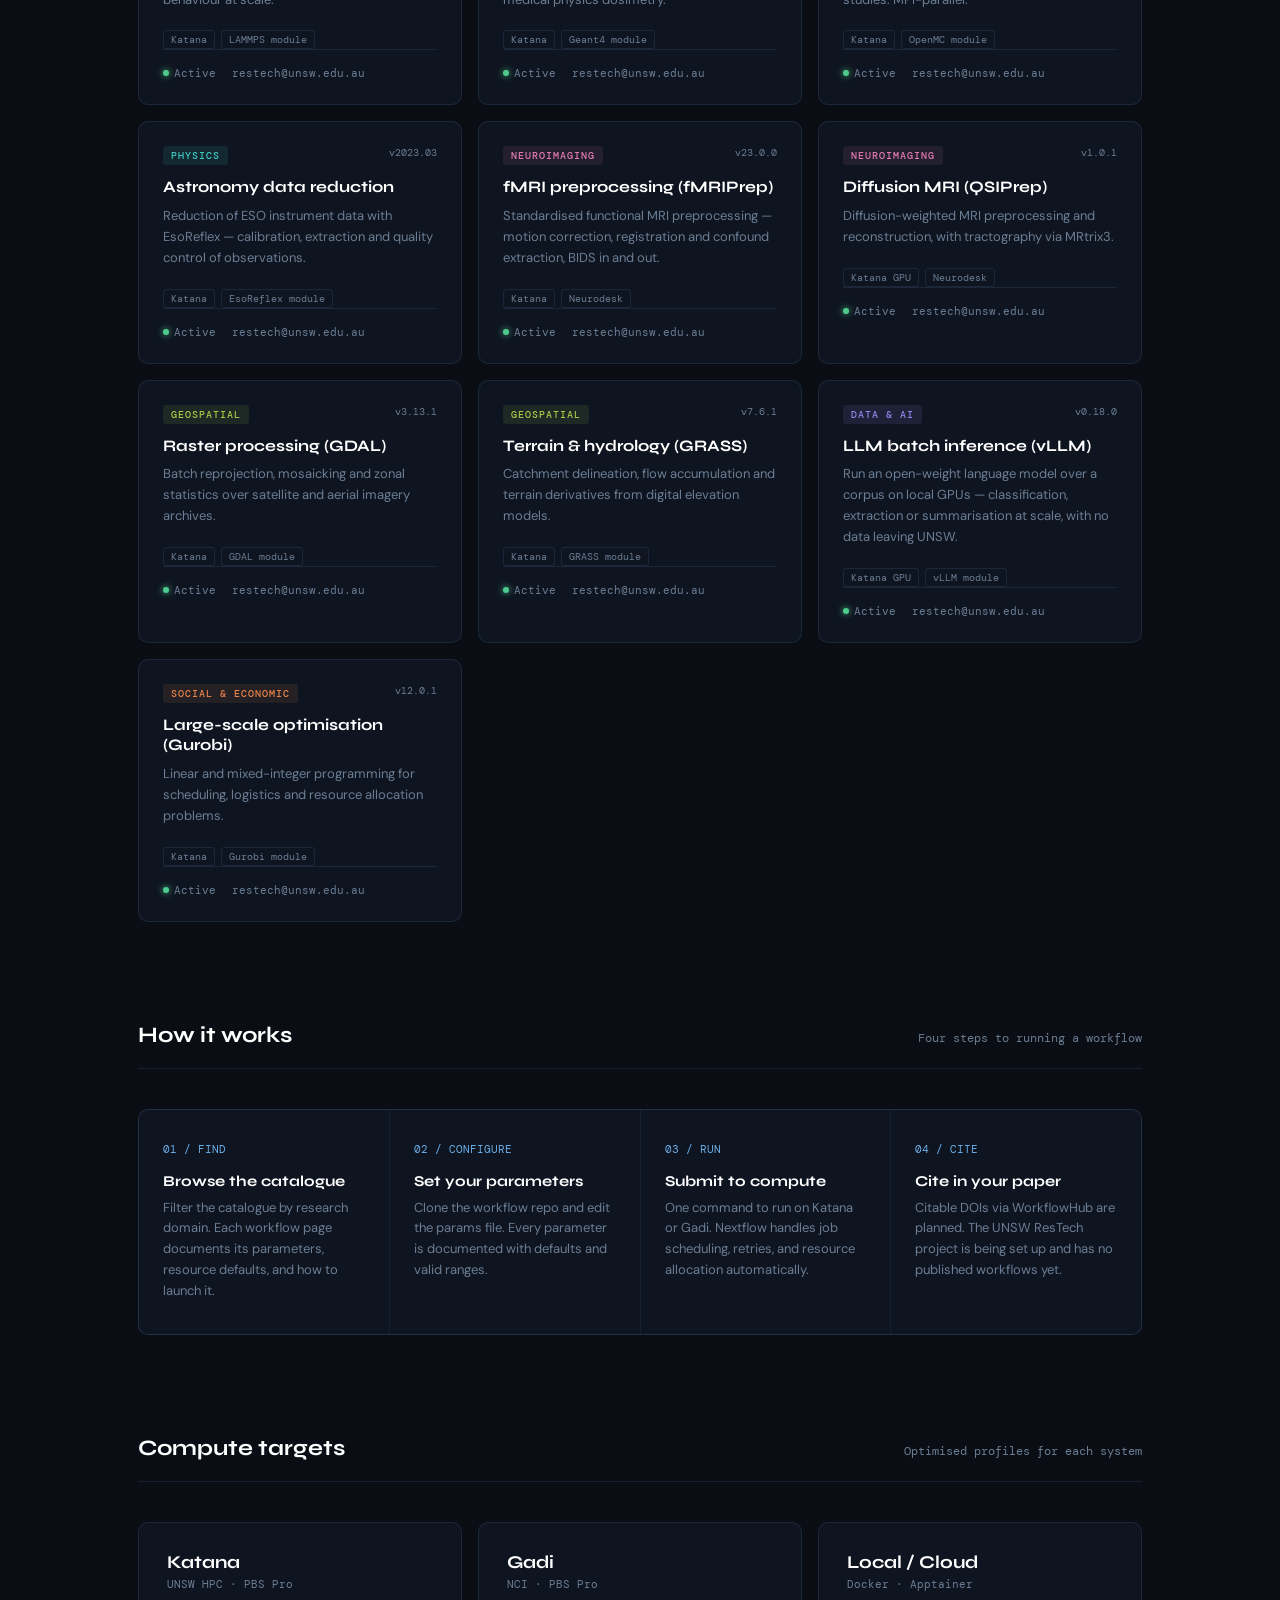
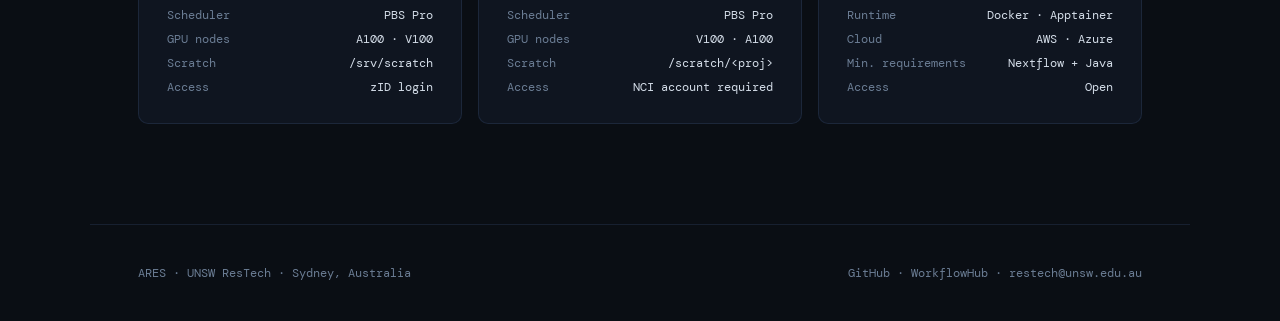
==== commit 83d5308a: "Give every catalogue card a detail page MVP demo: all 28 cards are now clickable and marked Active, " ====
--- a/index.html
+++ b/index.html
@@ -549,7 +549,7 @@
 <!-- STATS -->
 <div class="stats-bar">
   <div class="stat">
-    <span class="stat-num">9</span>
+    <span class="stat-num">28</span>
     <div class="stat-label">Validated workflows</div>
   </div>
   <div class="stat">
@@ -758,7 +758,7 @@
       </div>
     </a>
 
-    <div class="workflow-card planned" data-domain="imaging">
+    <a href="workflows/cellpose-segmentation/" class="workflow-card" data-domain="imaging">
       <div class="card-top">
         <span class="card-domain imaging">Imaging</span>
         <span class="card-version">v1.1.0</span>
@@ -770,12 +770,12 @@
         <span class="compute-tag">Nextflow</span>
       </div>
       <div class="card-meta">
-        <span><span class="status-dot planned"></span> Planned</span>
+        <span><span class="status-dot"></span> Active</span>
         <span>imaging@unsw.edu.au</span>
       </div>
-    </div>
-
-    <div class="workflow-card planned" data-domain="genomics">
+    </a>
+
+    <a href="workflows/scrnaseq-10x/" class="workflow-card" data-domain="genomics">
       <div class="card-top">
         <span class="card-domain genomics">Genomics</span>
         <span class="card-version">v1.0.0</span>
@@ -787,12 +787,12 @@
         <span class="compute-tag">Nextflow</span>
       </div>
       <div class="card-meta">
-        <span><span class="status-dot planned"></span> Planned</span>
-        <span>restech@unsw.edu.au</span>
-      </div>
-    </div>
-
-    <div class="workflow-card planned" data-domain="genomics">
+        <span><span class="status-dot"></span> Active</span>
+        <span>restech@unsw.edu.au</span>
+      </div>
+    </a>
+
+    <a href="workflows/metagenomics-profiling/" class="workflow-card" data-domain="genomics">
       <div class="card-top">
         <span class="card-domain genomics">Genomics</span>
         <span class="card-version">v2.1.2</span>
@@ -804,12 +804,12 @@
         <span class="compute-tag">Kraken2 module</span>
       </div>
       <div class="card-meta">
-        <span><span class="status-dot planned"></span> Planned</span>
-        <span>restech@unsw.edu.au</span>
-      </div>
-    </div>
-
-    <div class="workflow-card planned" data-domain="imaging">
+        <span><span class="status-dot"></span> Active</span>
+        <span>restech@unsw.edu.au</span>
+      </div>
+    </a>
+
+    <a href="workflows/qupath-pathology/" class="workflow-card" data-domain="imaging">
       <div class="card-top">
         <span class="card-domain imaging">Imaging</span>
         <span class="card-version">v0.5.1</span>
@@ -821,12 +821,12 @@
         <span class="compute-tag">QuPath module</span>
       </div>
       <div class="card-meta">
-        <span><span class="status-dot planned"></span> Planned</span>
-        <span>restech@unsw.edu.au</span>
-      </div>
-    </div>
-
-    <div class="workflow-card planned" data-domain="structural">
+        <span><span class="status-dot"></span> Active</span>
+        <span>restech@unsw.edu.au</span>
+      </div>
+    </a>
+
+    <a href="workflows/molecular-docking/" class="workflow-card" data-domain="structural">
       <div class="card-top">
         <span class="card-domain structural">Structural biology</span>
         <span class="card-version">v1.2.5</span>
@@ -838,12 +838,12 @@
         <span class="compute-tag">Vina module</span>
       </div>
       <div class="card-meta">
-        <span><span class="status-dot planned"></span> Planned</span>
-        <span>restech@unsw.edu.au</span>
-      </div>
-    </div>
-
-    <div class="workflow-card planned" data-domain="climate">
+        <span><span class="status-dot"></span> Active</span>
+        <span>restech@unsw.edu.au</span>
+      </div>
+    </a>
+
+    <a href="workflows/climate-postprocessing/" class="workflow-card" data-domain="climate">
       <div class="card-top">
         <span class="card-domain climate">Climate</span>
         <span class="card-version">v2.1.0</span>
@@ -855,12 +855,12 @@
         <span class="compute-tag">CDO module</span>
       </div>
       <div class="card-meta">
-        <span><span class="status-dot planned"></span> Planned</span>
-        <span>restech@unsw.edu.au</span>
-      </div>
-    </div>
-
-    <div class="workflow-card planned" data-domain="engineering">
+        <span><span class="status-dot"></span> Active</span>
+        <span>restech@unsw.edu.au</span>
+      </div>
+    </a>
+
+    <a href="workflows/ansys-fea/" class="workflow-card" data-domain="engineering">
       <div class="card-top">
         <span class="card-domain engineering">Engineering</span>
         <span class="card-version">v2025R2</span>
@@ -872,12 +872,12 @@
         <span class="compute-tag">ANSYS module</span>
       </div>
       <div class="card-meta">
-        <span><span class="status-dot planned"></span> Planned</span>
-        <span>restech@unsw.edu.au</span>
-      </div>
-    </div>
-
-    <div class="workflow-card planned" data-domain="chemistry">
+        <span><span class="status-dot"></span> Active</span>
+        <span>restech@unsw.edu.au</span>
+      </div>
+    </a>
+
+    <a href="workflows/gromacs-md/" class="workflow-card" data-domain="chemistry">
       <div class="card-top">
         <span class="card-domain chemistry">Chemistry</span>
         <span class="card-version">v2023.5</span>
@@ -889,12 +889,12 @@
         <span class="compute-tag">GROMACS module</span>
       </div>
       <div class="card-meta">
-        <span><span class="status-dot planned"></span> Planned</span>
-        <span>restech@unsw.edu.au</span>
-      </div>
-    </div>
-
-    <div class="workflow-card planned" data-domain="chemistry">
+        <span><span class="status-dot"></span> Active</span>
+        <span>restech@unsw.edu.au</span>
+      </div>
+    </a>
+
+    <a href="workflows/orca-dft/" class="workflow-card" data-domain="chemistry">
       <div class="card-top">
         <span class="card-domain chemistry">Chemistry</span>
         <span class="card-version">v6.1.0</span>
@@ -906,12 +906,12 @@
         <span class="compute-tag">ORCA module</span>
       </div>
       <div class="card-meta">
-        <span><span class="status-dot planned"></span> Planned</span>
-        <span>restech@unsw.edu.au</span>
-      </div>
-    </div>
-
-    <div class="workflow-card planned" data-domain="chemistry">
+        <span><span class="status-dot"></span> Active</span>
+        <span>restech@unsw.edu.au</span>
+      </div>
+    </a>
+
+    <a href="workflows/lammps-materials/" class="workflow-card" data-domain="chemistry">
       <div class="card-top">
         <span class="card-domain chemistry">Chemistry</span>
         <span class="card-version">v2024.02</span>
@@ -923,12 +923,12 @@
         <span class="compute-tag">LAMMPS module</span>
       </div>
       <div class="card-meta">
-        <span><span class="status-dot planned"></span> Planned</span>
-        <span>restech@unsw.edu.au</span>
-      </div>
-    </div>
-
-    <div class="workflow-card planned" data-domain="physics">
+        <span><span class="status-dot"></span> Active</span>
+        <span>restech@unsw.edu.au</span>
+      </div>
+    </a>
+
+    <a href="workflows/geant4-transport/" class="workflow-card" data-domain="physics">
       <div class="card-top">
         <span class="card-domain physics">Physics</span>
         <span class="card-version">v11.0.3</span>
@@ -940,12 +940,12 @@
         <span class="compute-tag">Geant4 module</span>
       </div>
       <div class="card-meta">
-        <span><span class="status-dot planned"></span> Planned</span>
-        <span>restech@unsw.edu.au</span>
-      </div>
-    </div>
-
-    <div class="workflow-card planned" data-domain="physics">
+        <span><span class="status-dot"></span> Active</span>
+        <span>restech@unsw.edu.au</span>
+      </div>
+    </a>
+
+    <a href="workflows/openmc-neutronics/" class="workflow-card" data-domain="physics">
       <div class="card-top">
         <span class="card-domain physics">Physics</span>
         <span class="card-version">v0.15.0</span>
@@ -957,12 +957,12 @@
         <span class="compute-tag">OpenMC module</span>
       </div>
       <div class="card-meta">
-        <span><span class="status-dot planned"></span> Planned</span>
-        <span>restech@unsw.edu.au</span>
-      </div>
-    </div>
-
-    <div class="workflow-card planned" data-domain="physics">
+        <span><span class="status-dot"></span> Active</span>
+        <span>restech@unsw.edu.au</span>
+      </div>
+    </a>
+
+    <a href="workflows/astronomy-reduction/" class="workflow-card" data-domain="physics">
       <div class="card-top">
         <span class="card-domain physics">Physics</span>
         <span class="card-version">v2023.03</span>
@@ -974,12 +974,12 @@
         <span class="compute-tag">EsoReflex module</span>
       </div>
       <div class="card-meta">
-        <span><span class="status-dot planned"></span> Planned</span>
-        <span>restech@unsw.edu.au</span>
-      </div>
-    </div>
-
-    <div class="workflow-card planned" data-domain="neuro">
+        <span><span class="status-dot"></span> Active</span>
+        <span>restech@unsw.edu.au</span>
+      </div>
+    </a>
+
+    <a href="workflows/fmriprep/" class="workflow-card" data-domain="neuro">
       <div class="card-top">
         <span class="card-domain neuro">Neuroimaging</span>
         <span class="card-version">v23.0.0</span>
@@ -991,12 +991,12 @@
         <span class="compute-tag">Neurodesk</span>
       </div>
       <div class="card-meta">
-        <span><span class="status-dot planned"></span> Planned</span>
-        <span>restech@unsw.edu.au</span>
-      </div>
-    </div>
-
-    <div class="workflow-card planned" data-domain="neuro">
+        <span><span class="status-dot"></span> Active</span>
+        <span>restech@unsw.edu.au</span>
+      </div>
+    </a>
+
+    <a href="workflows/qsiprep-dmri/" class="workflow-card" data-domain="neuro">
       <div class="card-top">
         <span class="card-domain neuro">Neuroimaging</span>
         <span class="card-version">v1.0.1</span>
@@ -1008,12 +1008,12 @@
         <span class="compute-tag">Neurodesk</span>
       </div>
       <div class="card-meta">
-        <span><span class="status-dot planned"></span> Planned</span>
-        <span>restech@unsw.edu.au</span>
-      </div>
-    </div>
-
-    <div class="workflow-card planned" data-domain="geospatial">
+        <span><span class="status-dot"></span> Active</span>
+        <span>restech@unsw.edu.au</span>
+      </div>
+    </a>
+
+    <a href="workflows/gdal-raster/" class="workflow-card" data-domain="geospatial">
       <div class="card-top">
         <span class="card-domain geospatial">Geospatial</span>
         <span class="card-version">v3.13.1</span>
@@ -1025,12 +1025,12 @@
         <span class="compute-tag">GDAL module</span>
       </div>
       <div class="card-meta">
-        <span><span class="status-dot planned"></span> Planned</span>
-        <span>restech@unsw.edu.au</span>
-      </div>
-    </div>
-
-    <div class="workflow-card planned" data-domain="geospatial">
+        <span><span class="status-dot"></span> Active</span>
+        <span>restech@unsw.edu.au</span>
+      </div>
+    </a>
+
+    <a href="workflows/grass-terrain/" class="workflow-card" data-domain="geospatial">
       <div class="card-top">
         <span class="card-domain geospatial">Geospatial</span>
         <span class="card-version">v7.6.1</span>
@@ -1042,12 +1042,12 @@
         <span class="compute-tag">GRASS module</span>
       </div>
       <div class="card-meta">
-        <span><span class="status-dot planned"></span> Planned</span>
-        <span>restech@unsw.edu.au</span>
-      </div>
-    </div>
-
-    <div class="workflow-card planned" data-domain="ai">
+        <span><span class="status-dot"></span> Active</span>
+        <span>restech@unsw.edu.au</span>
+      </div>
+    </a>
+
+    <a href="workflows/vllm-inference/" class="workflow-card" data-domain="ai">
       <div class="card-top">
         <span class="card-domain ai">Data &amp; AI</span>
         <span class="card-version">v0.18.0</span>
@@ -1059,12 +1059,12 @@
         <span class="compute-tag">vLLM module</span>
       </div>
       <div class="card-meta">
-        <span><span class="status-dot planned"></span> Planned</span>
-        <span>restech@unsw.edu.au</span>
-      </div>
-    </div>
-
-    <div class="workflow-card planned" data-domain="social">
+        <span><span class="status-dot"></span> Active</span>
+        <span>restech@unsw.edu.au</span>
+      </div>
+    </a>
+
+    <a href="workflows/gurobi-optimisation/" class="workflow-card" data-domain="social">
       <div class="card-top">
         <span class="card-domain social">Social &amp; economic</span>
         <span class="card-version">v12.0.1</span>
@@ -1076,10 +1076,10 @@
         <span class="compute-tag">Gurobi module</span>
       </div>
       <div class="card-meta">
-        <span><span class="status-dot planned"></span> Planned</span>
-        <span>restech@unsw.edu.au</span>
-      </div>
-    </div>
+        <span><span class="status-dot"></span> Active</span>
+        <span>restech@unsw.edu.au</span>
+      </div>
+    </a>
 
   </div>
 </section>
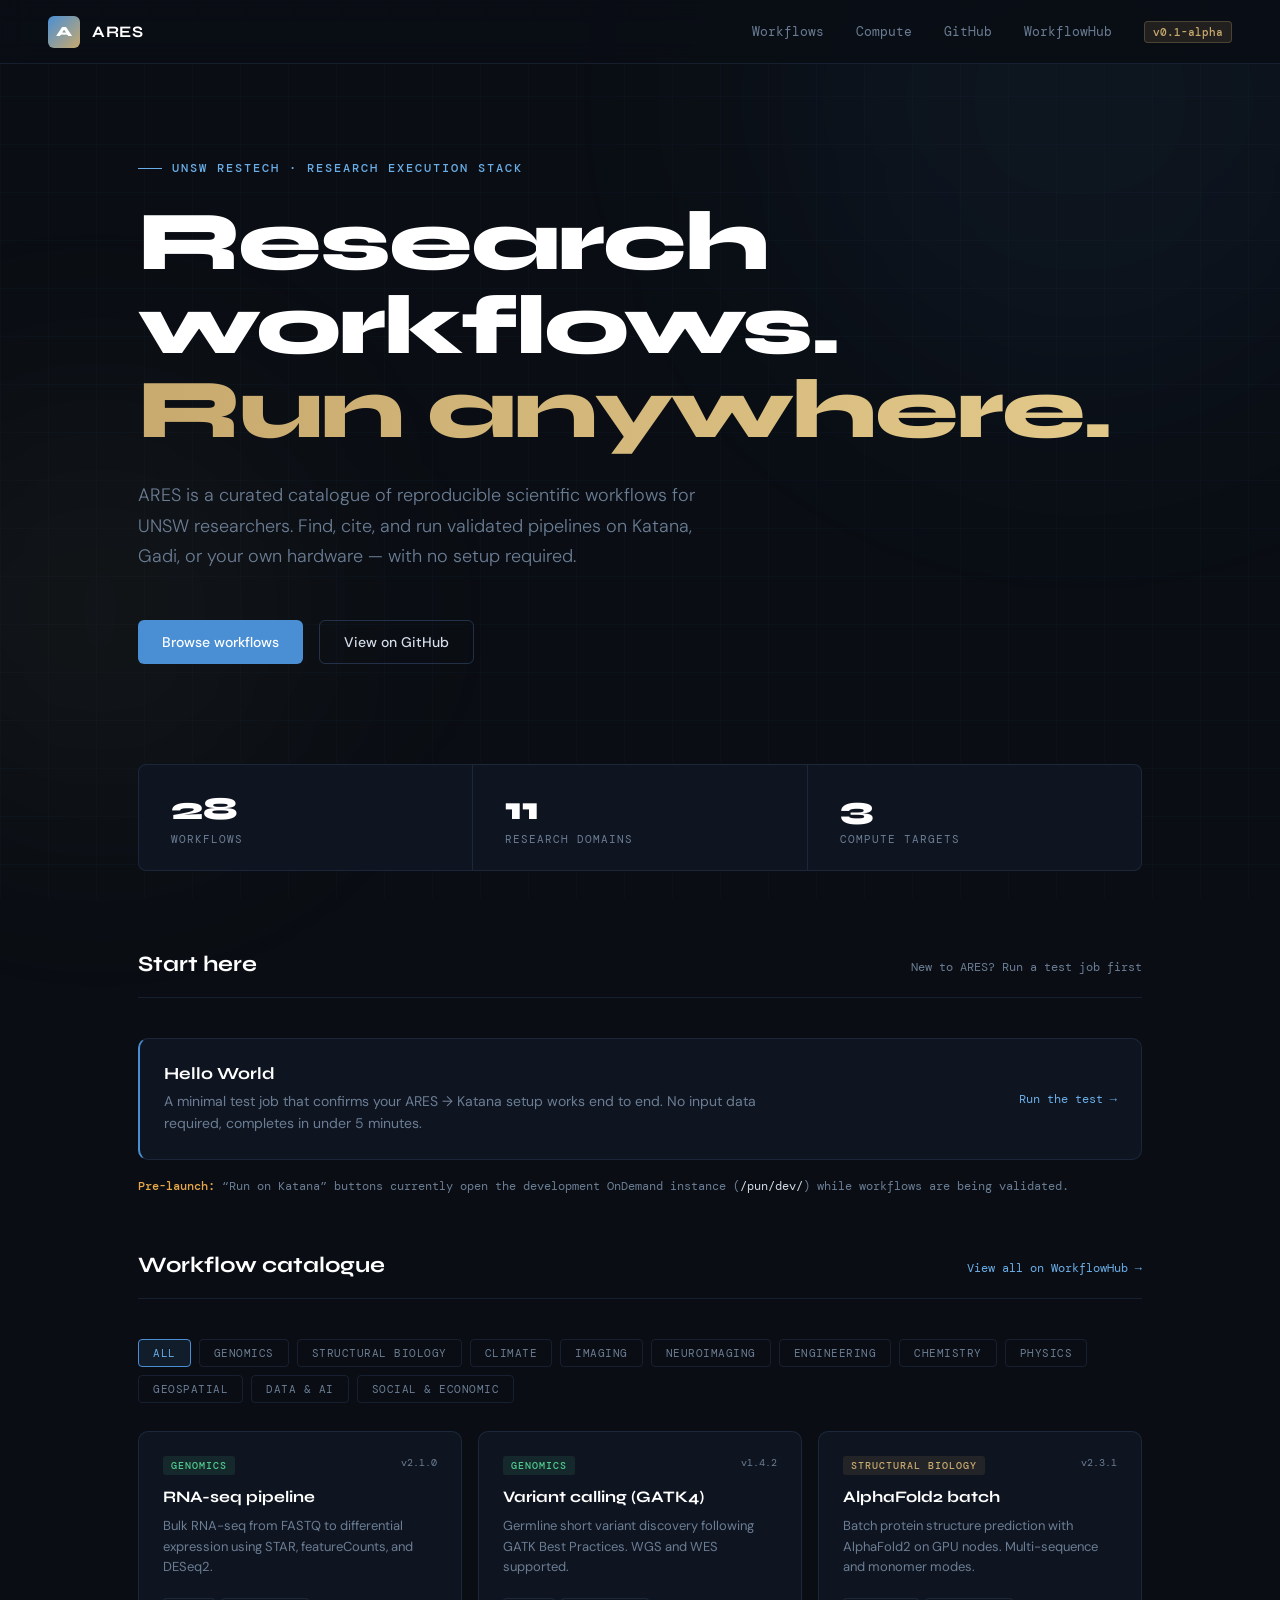
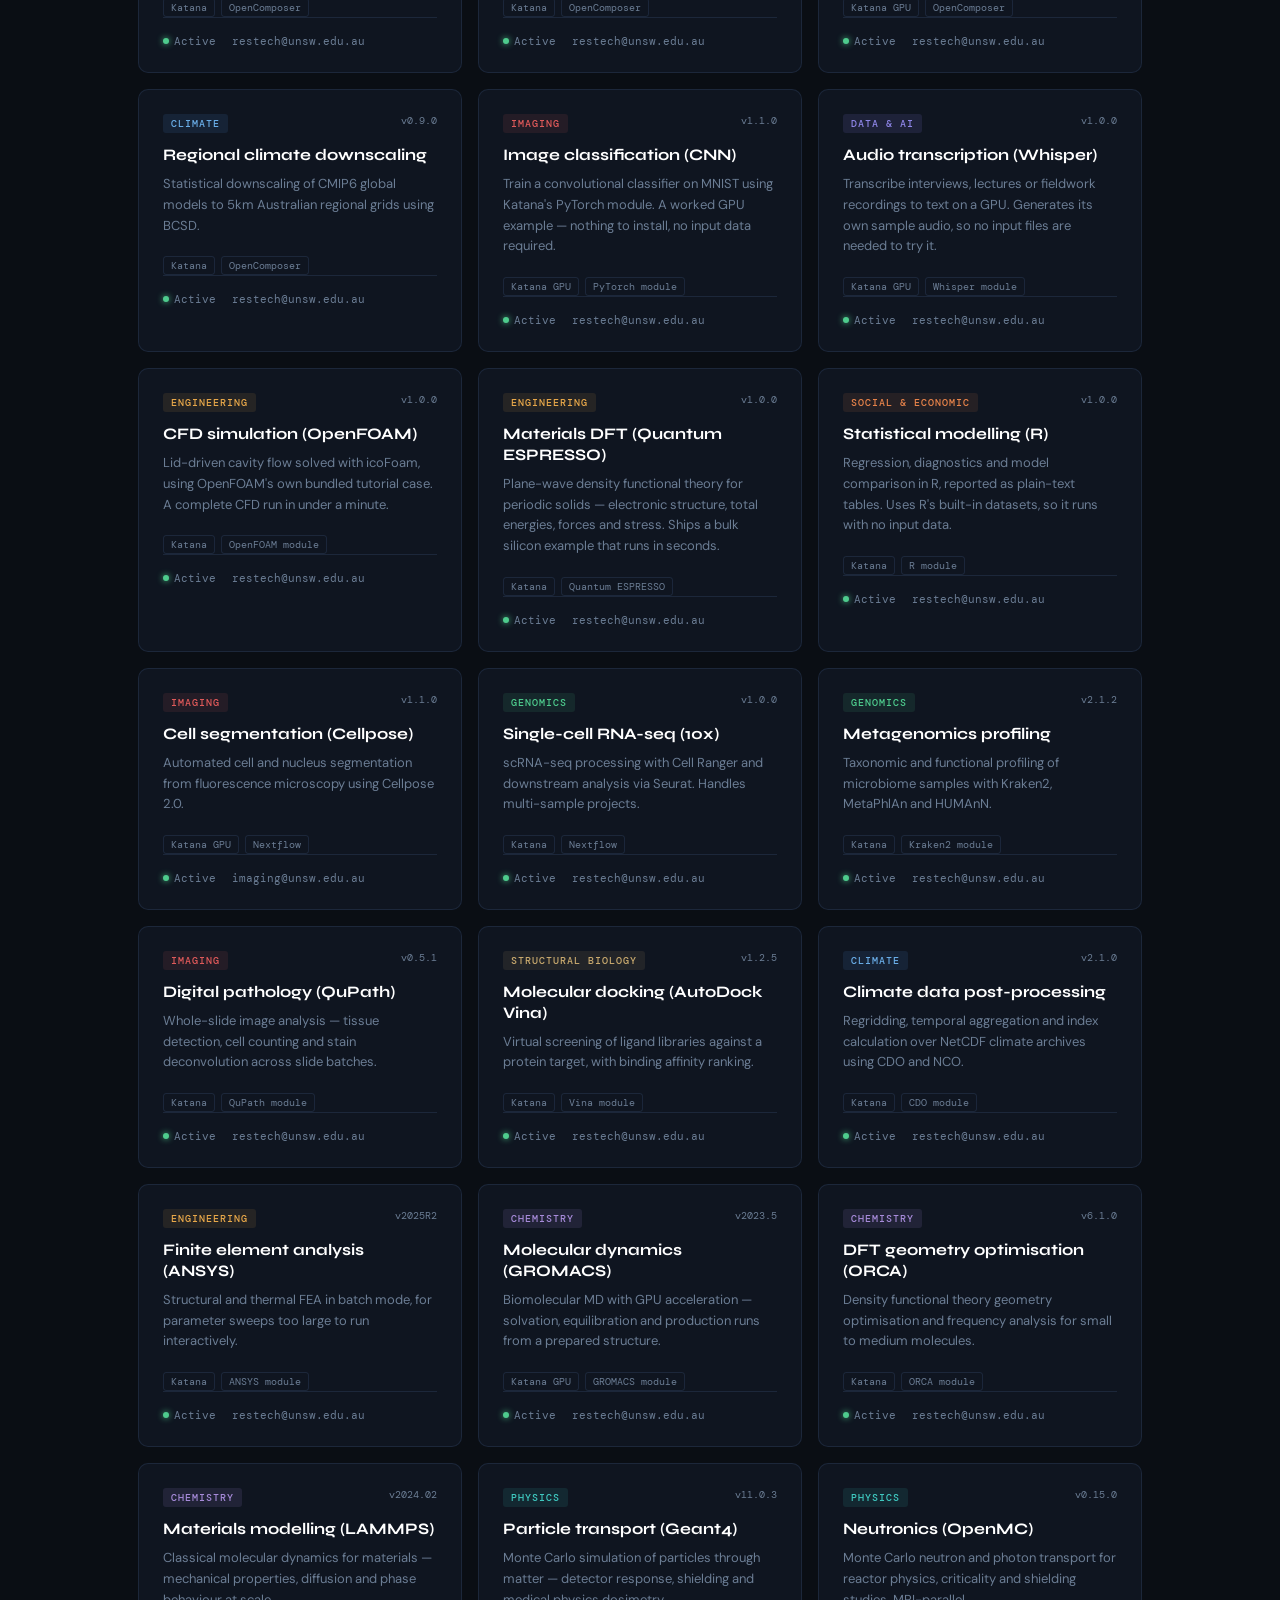
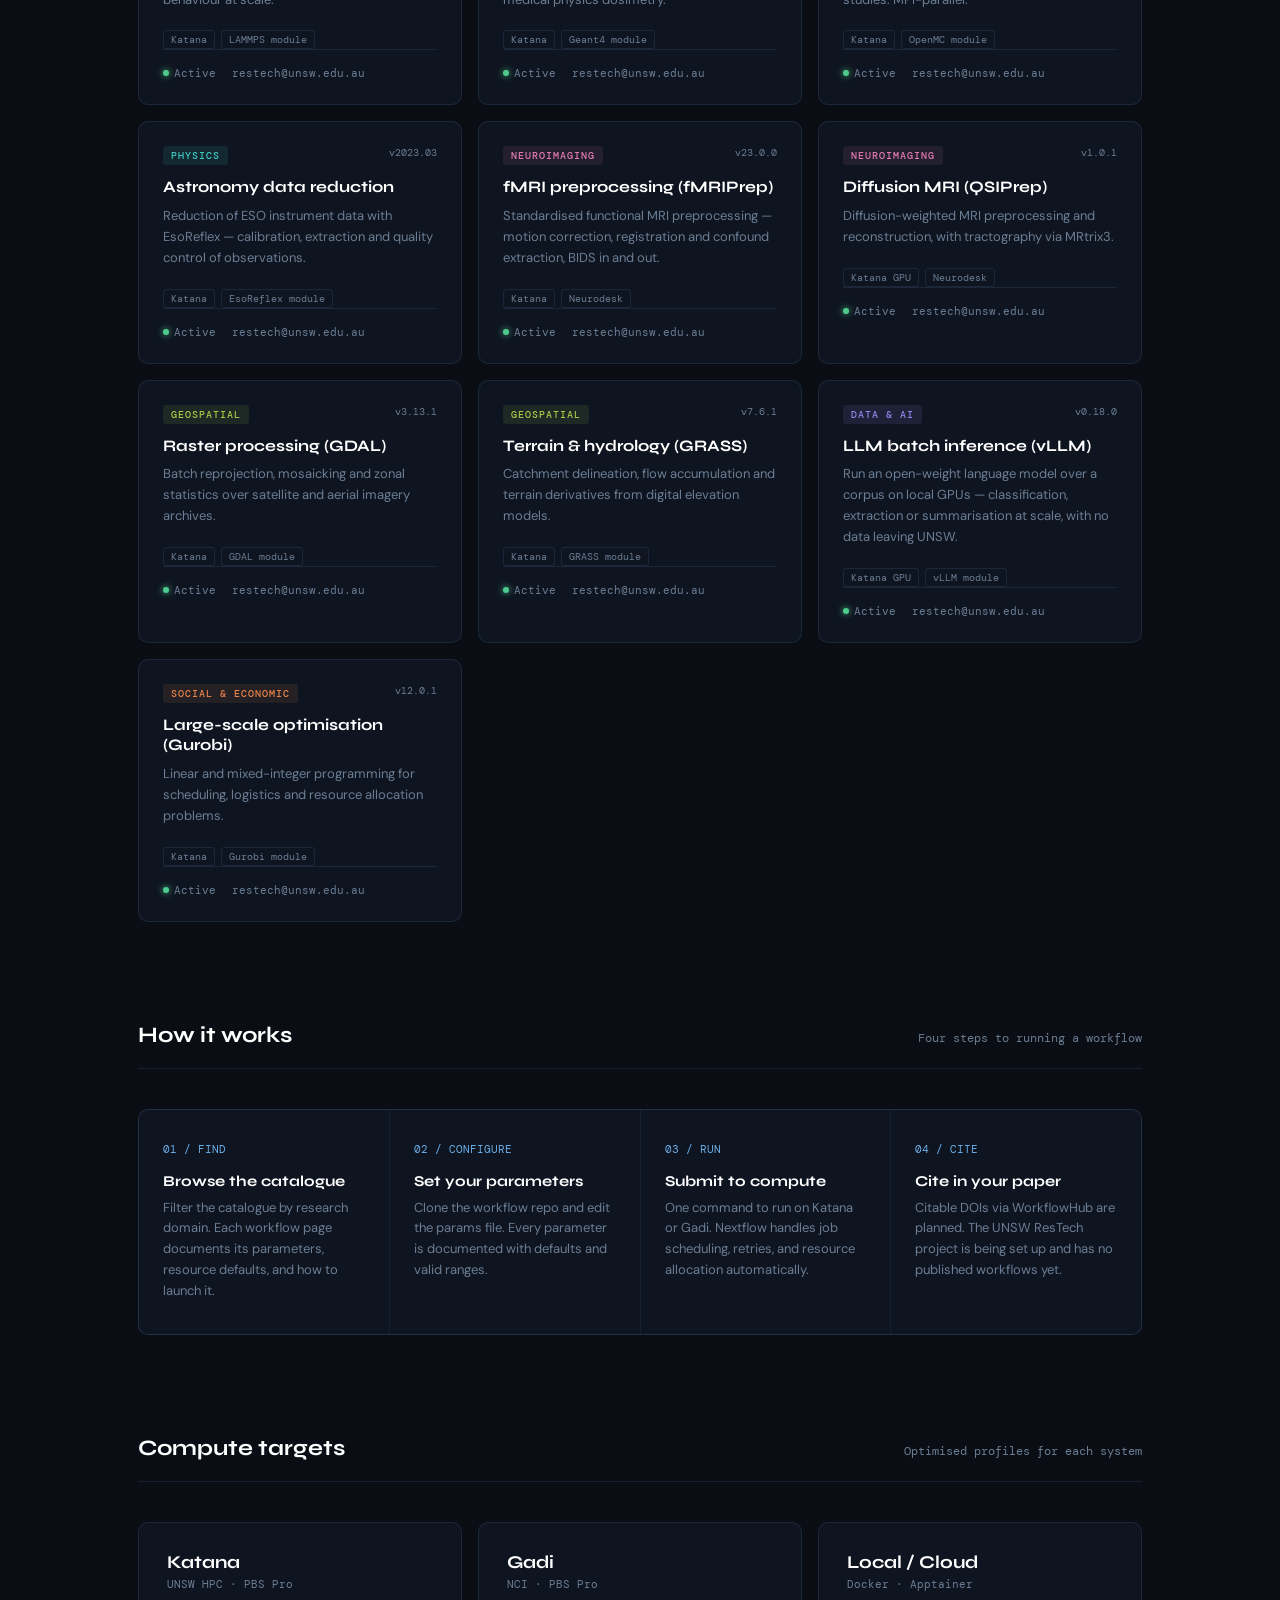
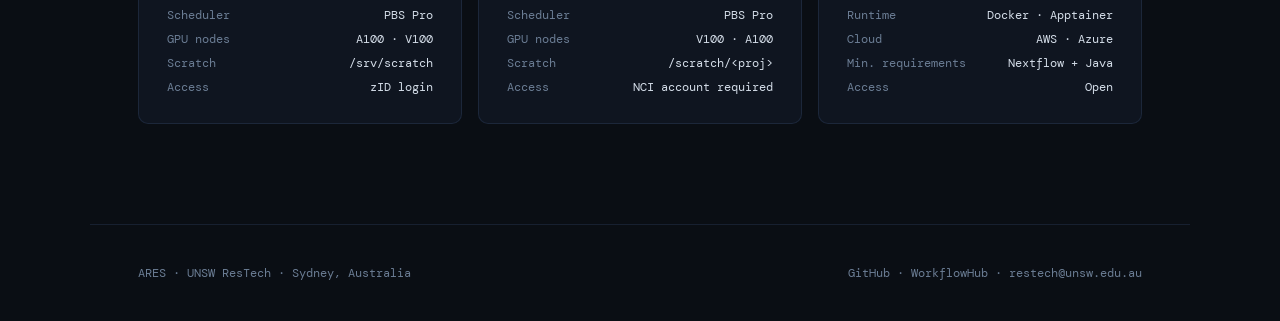
==== commit e7982cb7: "Reword stats bar: "Validated workflows" -> "Workflows" Only two of the 28 have actually been run end" ====
--- a/index.html
+++ b/index.html
@@ -550,7 +550,7 @@
 <div class="stats-bar">
   <div class="stat">
     <span class="stat-num">28</span>
-    <div class="stat-label">Validated workflows</div>
+    <div class="stat-label">Workflows</div>
   </div>
   <div class="stat">
     <span class="stat-num">11</span>
